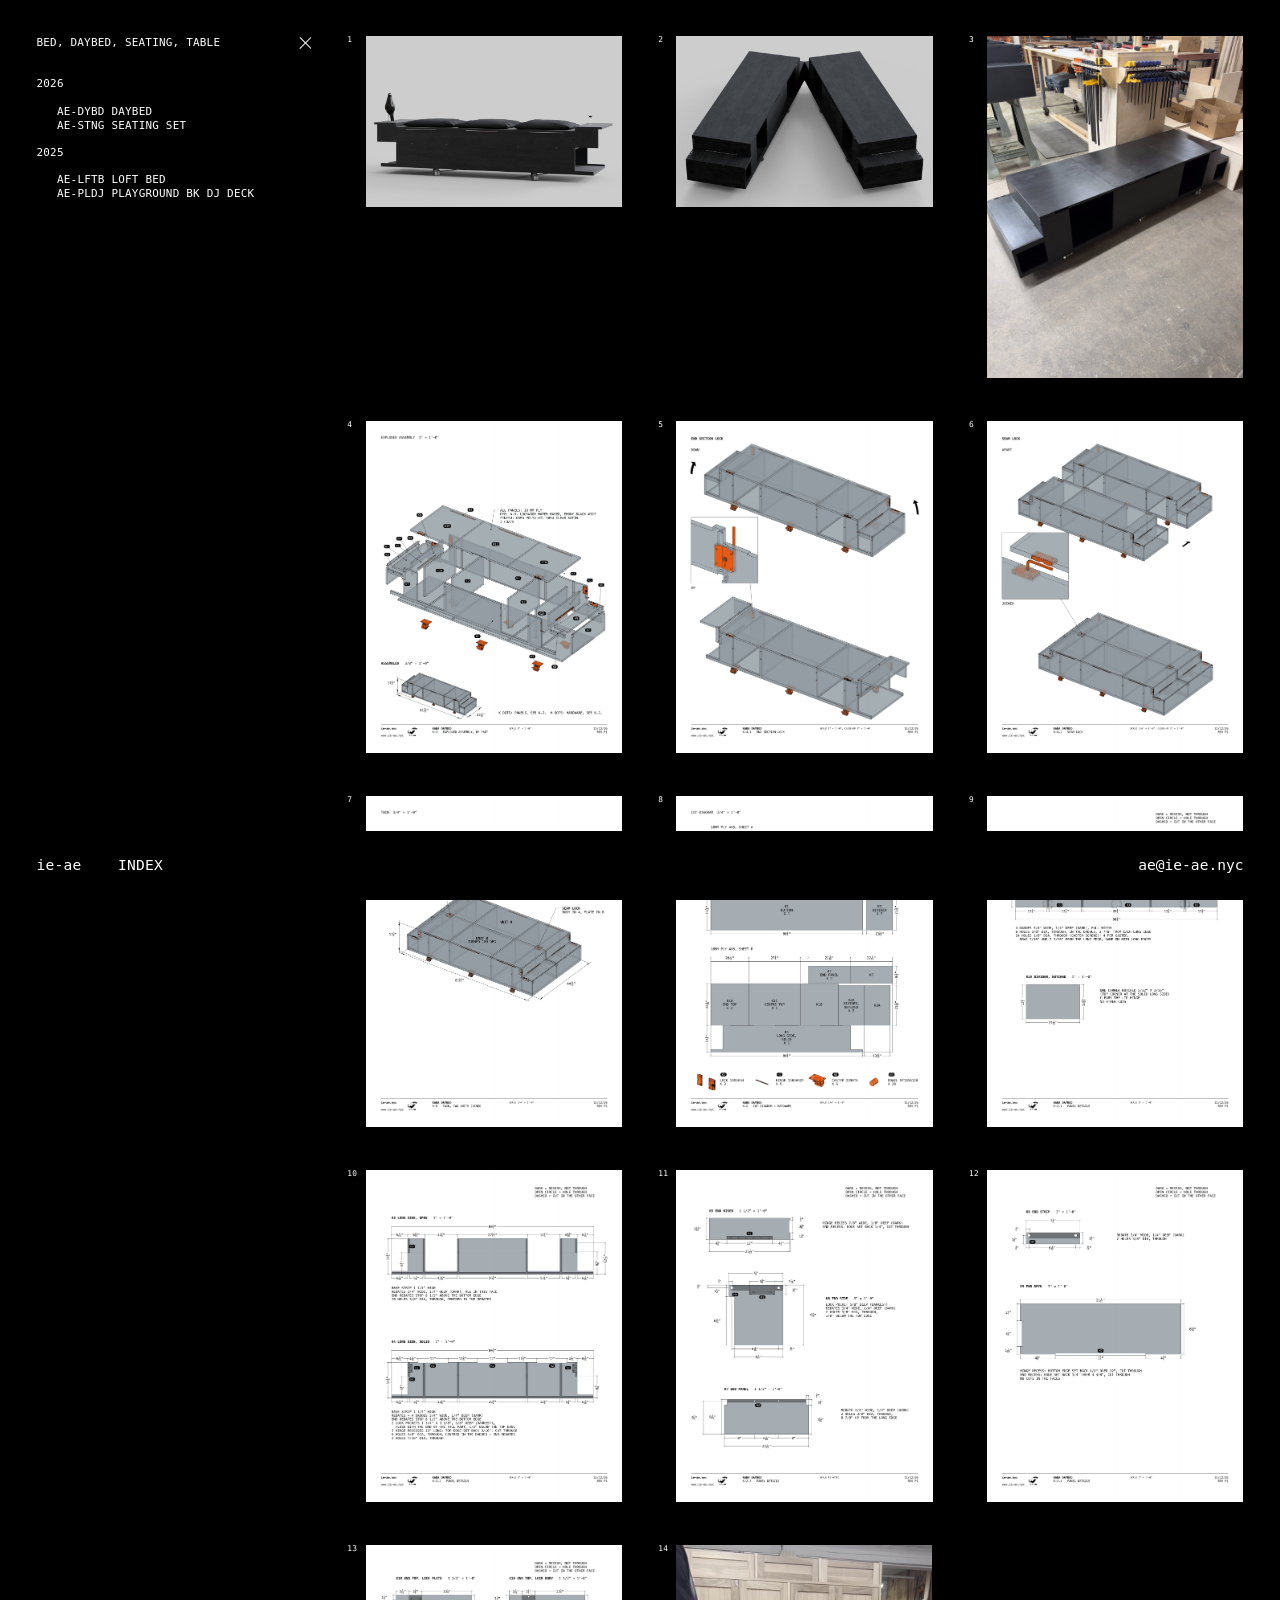
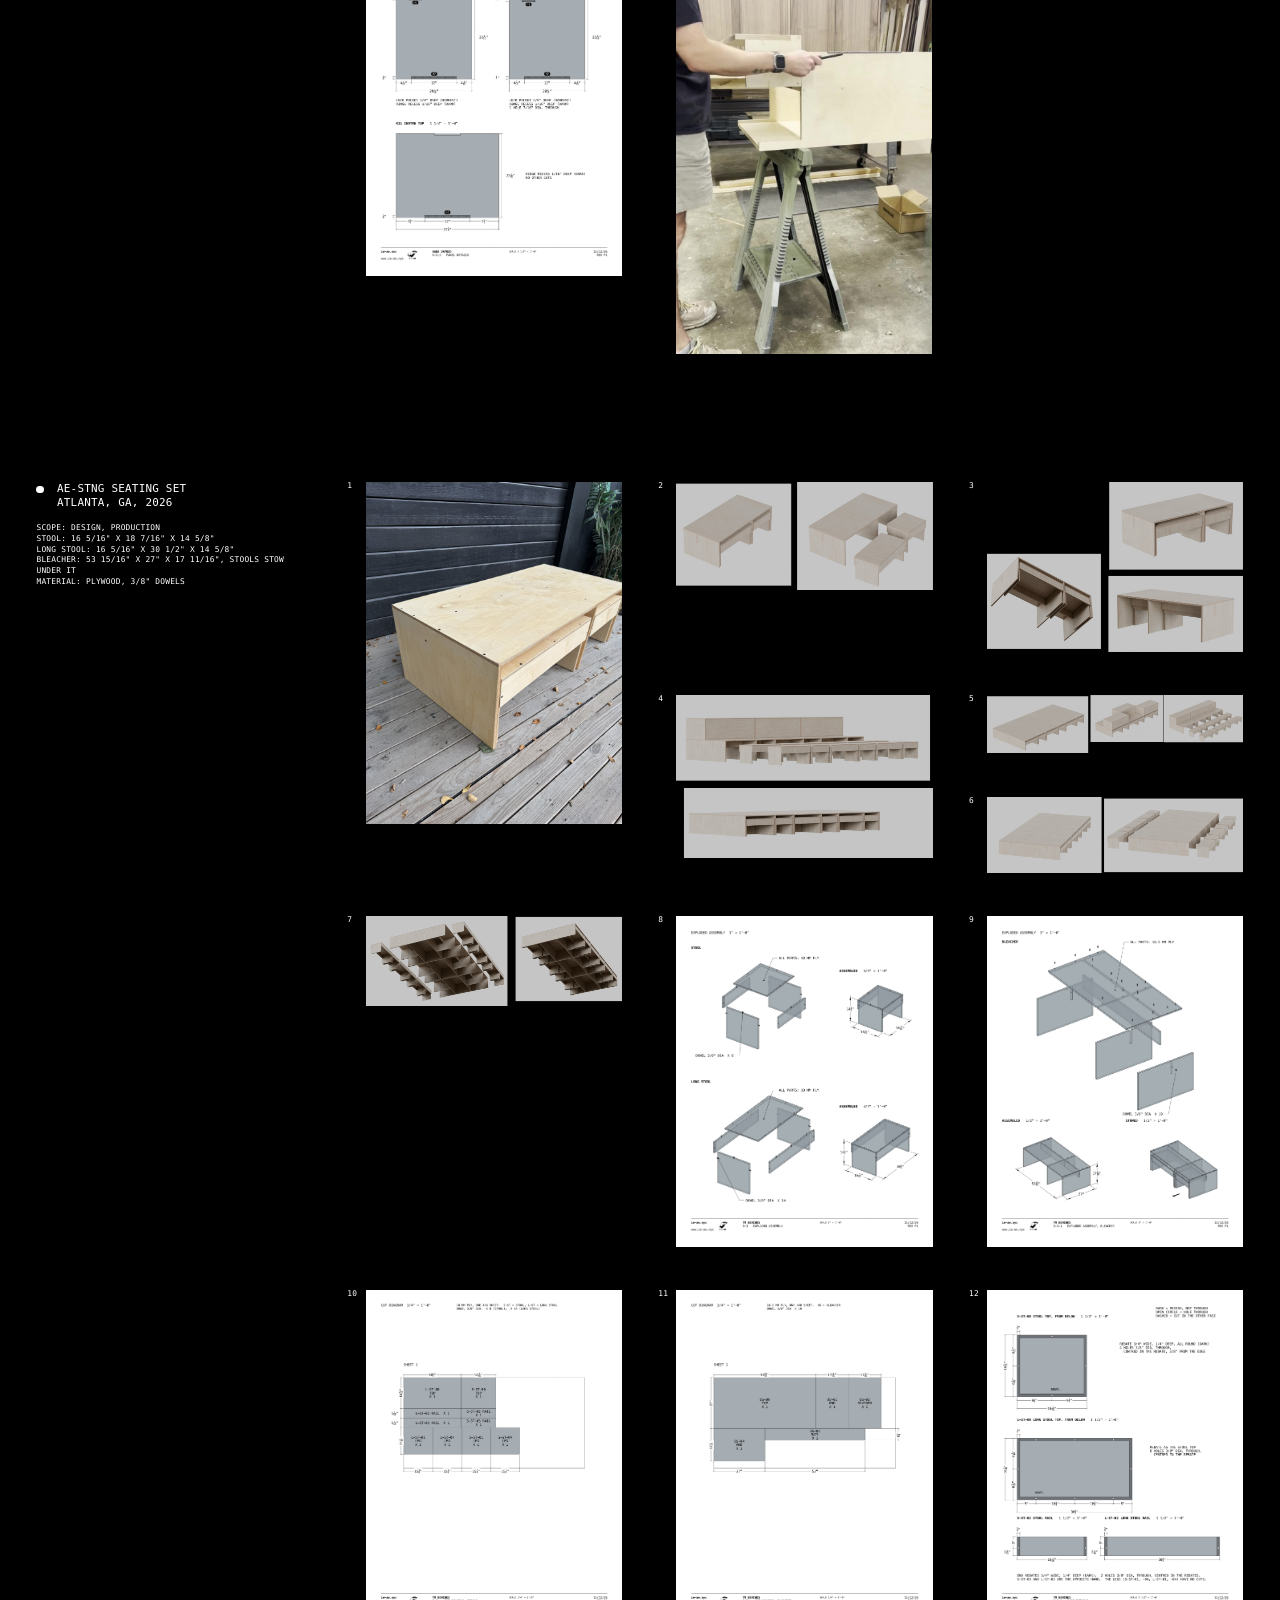
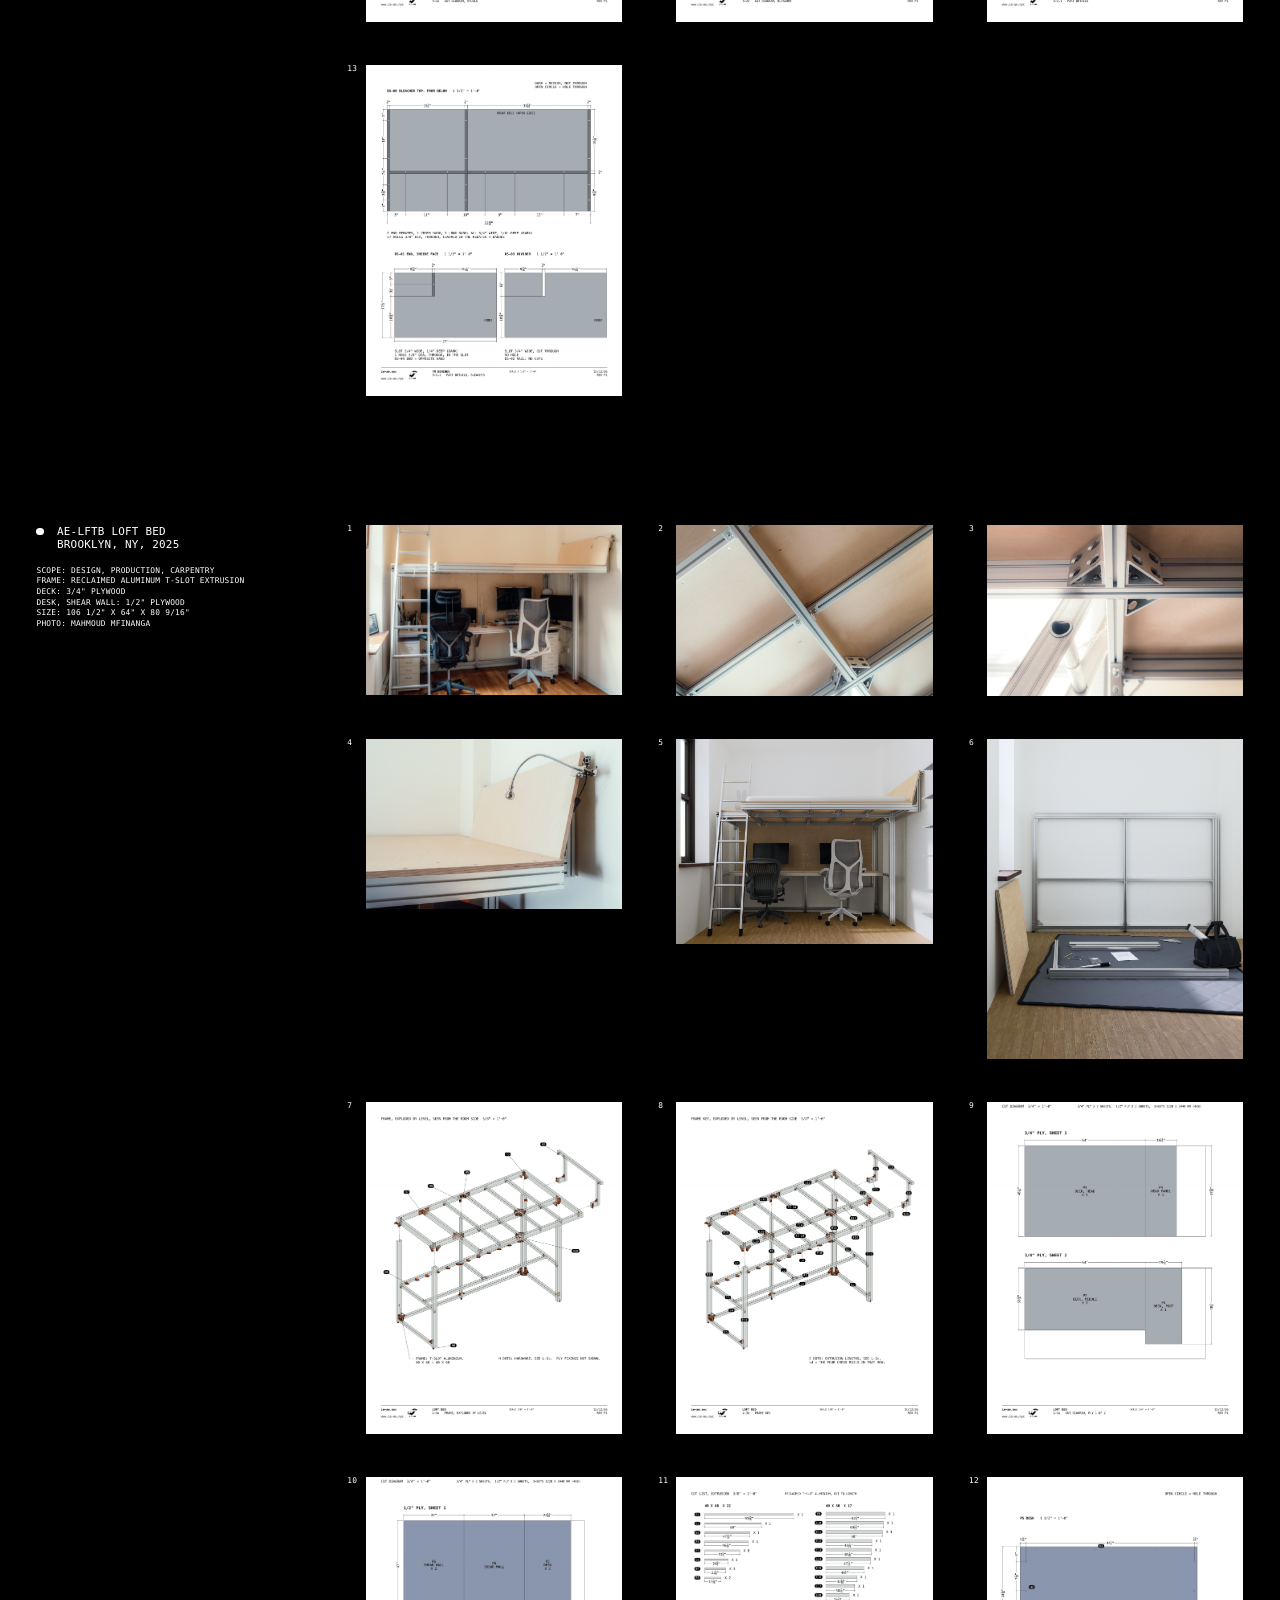
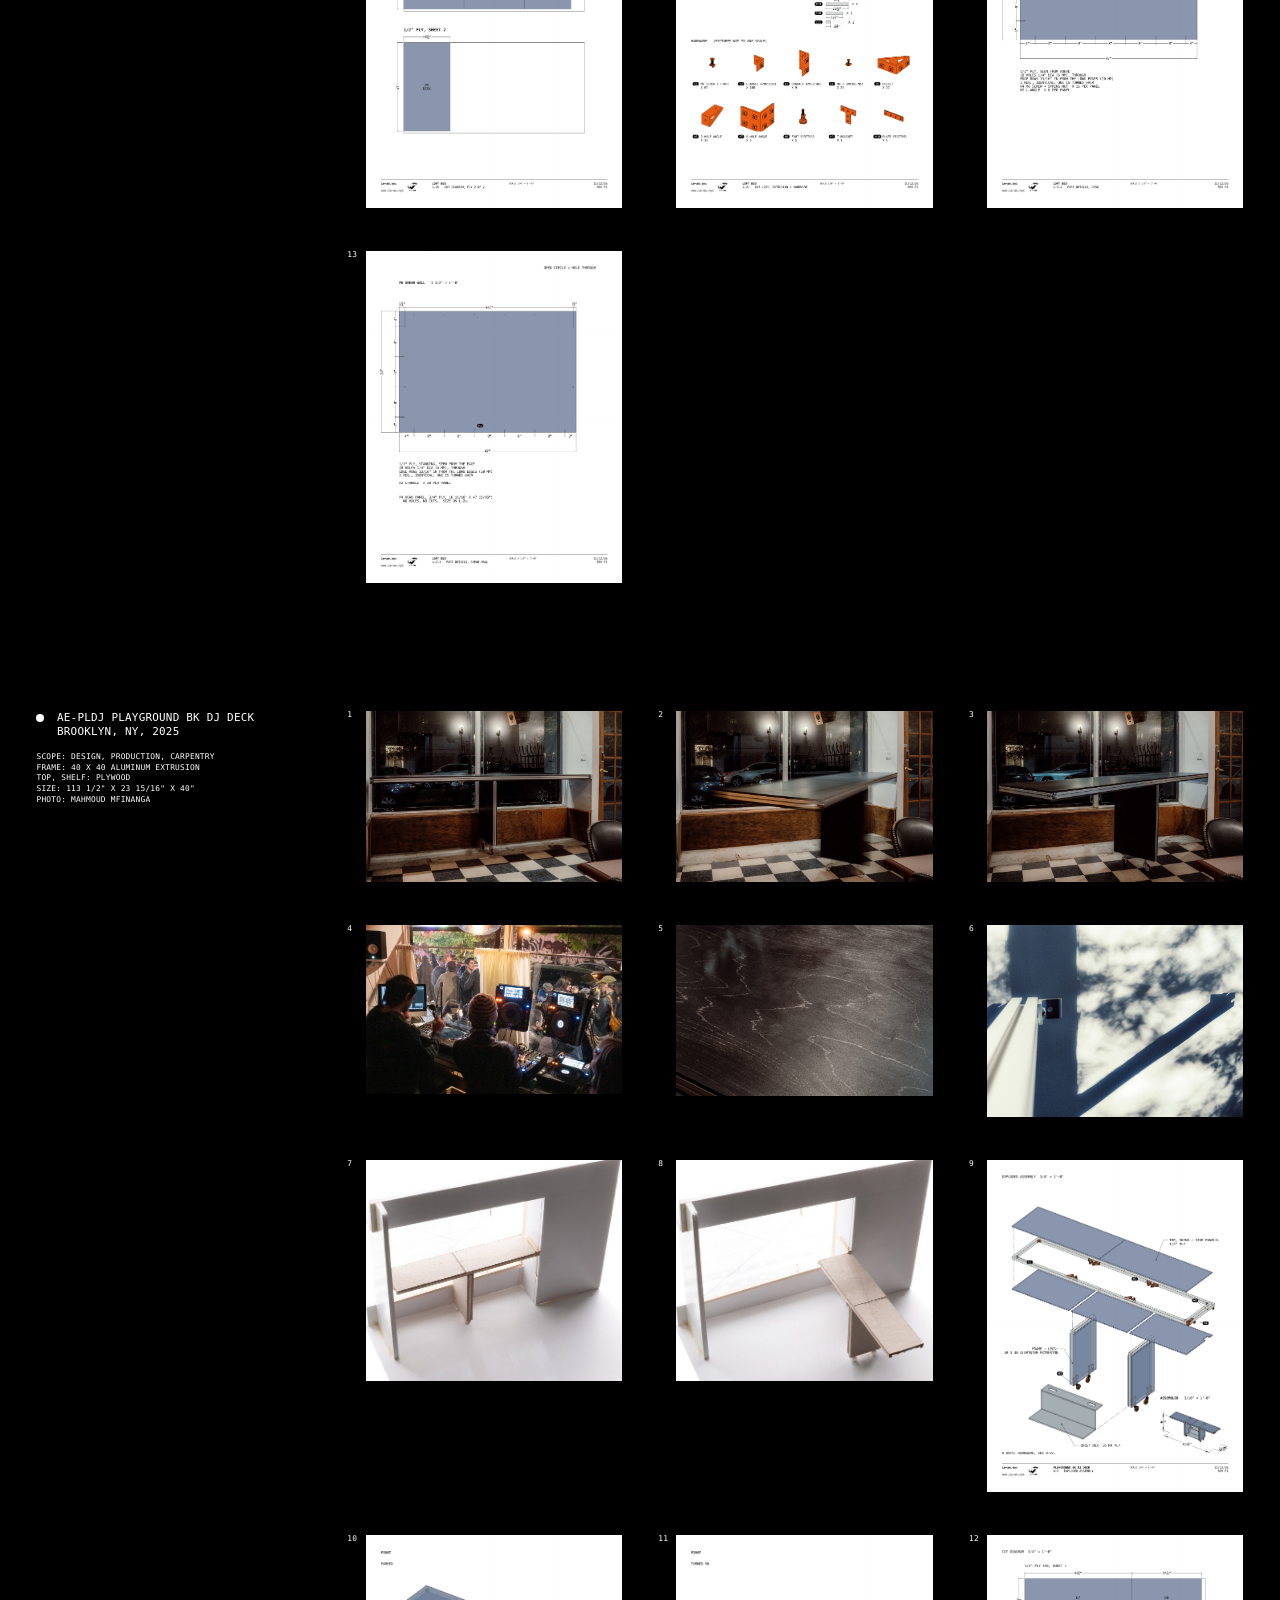
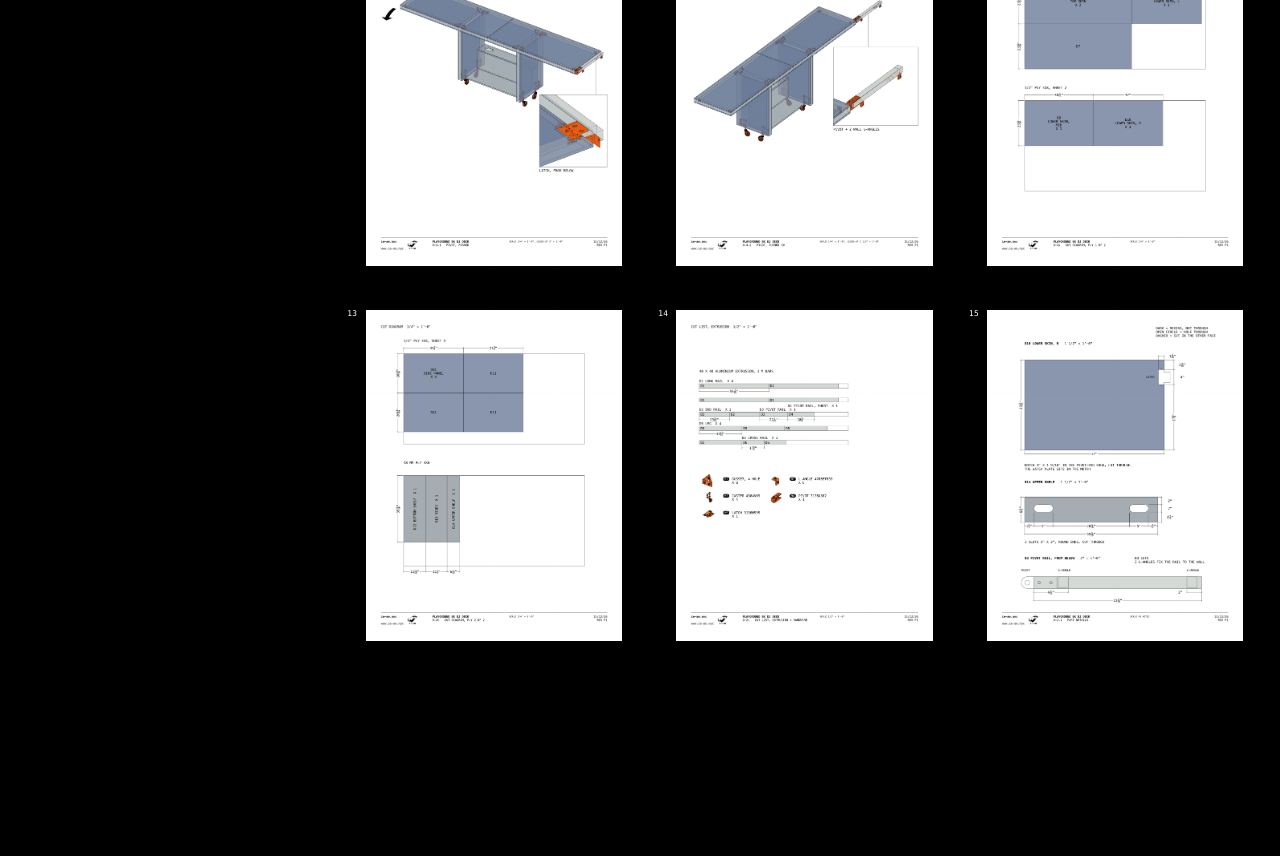
==== index.html @ 9bea6509 "site 2026-11-19 04:15 UTC" ====
<!doctype html>
<html lang="en">
<head>
<meta charset="utf-8">
<meta name="viewport" content="width=device-width, initial-scale=1">
<title>ie-ae</title>
<meta name="description" content="Utilitarian design, interiors and animation. Based in Brooklyn.">
<link rel="stylesheet" href="css/site.css?v=5961ad3d">
<link rel="stylesheet" href="css/work.css?v=3568a589">
<meta property="og:title" content="ie-ae">
<meta property="og:description" content="Utilitarian design, interiors and animation. Based in Brooklyn.">
<meta property="og:image" content="https://ie-ae.nyc/img/loft-bed/01-in-situ.jpg">
<meta property="og:url" content="https://ie-ae.nyc/">
<meta name="twitter:card" content="summary_large_image">
<script>if(location.hash.length<2)document.documentElement.className+=" na";</script>
</head>
<body class="wk">
<div class="hd"><header><h1><a href="./">ie-ae</a></h1><button class="tg" type="button">Index</button><a class="mail" href="mailto:ae@ie-ae.nyc">ae@ie-ae.nyc</a></header></div>
<nav class="ix"><ol>
<li class="ixh"><button class="ixc" type="button">Close</button><div class="cats"><button type="button" data-t="bed">Bed</button><button type="button" data-t="daybed">Daybed</button><button type="button" data-t="seating">Seating</button><button type="button" data-t="table">Table</button></div></li>
<li class="yr">2026</li>
<li class="it" data-c="daybed"><a href="#daybed">AE-DYBD Daybed</a></li>
<li class="it" data-c="seating"><a href="#seating">AE-STNG Seating set</a></li>
<li class="yr">2025</li>
<li class="it" data-c="bed"><a href="#loft-bed">AE-LFTB Loft bed</a></li>
<li class="it" data-c="table"><a href="#desk">AE-PLDJ Playground BK DJ deck</a></li>
</ol></nav>
<main>
<div class="ov" role="dialog" aria-label="Project gallery" aria-hidden="true"><button class="ovc" type="button">Close gallery</button></div>
<article class="post" id="daybed"><div class="pt"><div class="pti"><header class="ph"><h1>AE-DYBD Daybed</h1><h2>Atlanta, GA, 2026</h2></header>
<div class="small"><p>Scope: Design, production</p><p>Size: 81 11/16" x 22 5/16" x 17 3/4"</p><p>Twin: Two units lock together, 44 9/16" deep</p><p>Panels: 18 mm plywood, 20 per unit, cut from two 4x8 sheets</p><p>Dye: W.D. Lockwood water-based, Ebony Black #327</p><p>Finish: Osmo Polyx-Oil 3054 clear satin, 2 coats</p><p>Hardware: 3 locks, 5 hinges, 6 casters, 28 dowels per unit</p></div></div></div>
<div class="pm"><ol>
<li data-n="1"><a href="img/daybed/01-render.jpg"><div class="no">1</div><img src="img/daybed/01-render.jpg" width="1600" height="1067" alt="Daybed, Lids up, ends up"></a></li>
<li data-n="2"><a href="img/daybed/02-render-twin.jpg"><div class="no">2</div><img src="img/daybed/02-render-twin.jpg" width="1600" height="1067" alt="Daybed, Two units"></a></li>
<li data-n="3"><a href="img/daybed/00-built.jpg"><div class="no">3</div><img src="img/daybed/00-built.jpg" width="1200" height="1600" alt="Daybed, Built, in the shop"></a></li>
<li data-n="4"><a href="img/daybed/sheets/K-3.png"><div class="no">4</div><img src="img/daybed/sheets/K-3.png" width="1275" height="1650" alt="Daybed, K-3  Exploded assembly"></a></li>
<li data-n="5"><a href="img/daybed/sheets/K-4.1.png"><div class="no">5</div><img src="img/daybed/sheets/K-4.1.png" width="1275" height="1650" alt="Daybed, K-4.1  End section lock"></a></li>
<li data-n="6"><a href="img/daybed/sheets/K-4.2.png"><div class="no">6</div><img src="img/daybed/sheets/K-4.2.png" width="1275" height="1650" alt="Daybed, K-4.2  Seam lock"></a></li>
<li data-n="7"><a href="img/daybed/sheets/K-5.png"><div class="no">7</div><img src="img/daybed/sheets/K-5.png" width="1275" height="1650" alt="Daybed, K-5  Twin, two units joined" loading="lazy"></a></li>
<li data-n="8"><a href="img/daybed/sheets/K-2.png"><div class="no">8</div><img src="img/daybed/sheets/K-2.png" width="1275" height="1650" alt="Daybed, K-2  Cut diagram + hardware" loading="lazy"></a></li>
<li data-n="9"><a href="img/daybed/sheets/K-2.1.png"><div class="no">9</div><img src="img/daybed/sheets/K-2.1.png" width="1275" height="1650" alt="Daybed, K-2.1  Panel details: bottom, notched divider" loading="lazy"></a></li>
<li data-n="10"><a href="img/daybed/sheets/K-2.2.png"><div class="no">10</div><img src="img/daybed/sheets/K-2.2.png" width="1275" height="1650" alt="Daybed, K-2.2  Panel details: long sides" loading="lazy"></a></li>
<li data-n="11"><a href="img/daybed/sheets/K-2.3.png"><div class="no">11</div><img src="img/daybed/sheets/K-2.3.png" width="1275" height="1650" alt="Daybed, K-2.3  Panel details: end riser, end side, end panel" loading="lazy"></a></li>
<li data-n="12"><a href="img/daybed/sheets/K-2.4.png"><div class="no">12</div><img src="img/daybed/sheets/K-2.4.png" width="1275" height="1650" alt="Daybed, K-2.4  Panel details: end strip, end deck" loading="lazy"></a></li>
<li data-n="13"><a href="img/daybed/sheets/K-2.5.png"><div class="no">13</div><img src="img/daybed/sheets/K-2.5.png" width="1275" height="1650" alt="Daybed, K-2.5  Panel details: tops" loading="lazy"></a></li>
<li data-n="14"><a href="img/daybed/00-end-lock.mp4"><div class="no">14</div><video muted loop playsinline autoplay preload="metadata" poster="img/daybed/00-end-lock.jpg" width="720" height="1150" src="img/daybed/00-end-lock.mp4"></video></a></li>
</ol></div></article>
<article class="post" id="seating"><div class="pt"><div class="pti"><header class="ph"><h1>AE-STNG Seating set</h1><h2>Atlanta, GA, 2026</h2></header>
<div class="small"><p>Scope: Design, production</p><p>Stool: 16 5/16" x 18 7/16" x 14 5/8"</p><p>Long stool: 16 5/16" x 30 1/2" x 14 5/8"</p><p>Bleacher: 53 15/16" x 27" x 17 11/16", stools stow under it</p><p>Material: Plywood, 3/8" dowels</p></div></div></div>
<div class="pm"><ol>
<li data-n="1"><a href="img/seating/00-built.jpg"><div class="no">1</div><img src="img/seating/00-built.jpg" width="1500" height="2000" alt="Seating set, Built, bleacher with the long stools stowed" loading="lazy"></a></li>
<li data-n="2"><a href="img/seating/05-render.jpg"><div class="no">2</div><img src="img/seating/05-render.jpg" width="2000" height="844" alt="Seating set, Render 5" loading="lazy"></a></li>
<li data-n="3"><a href="img/seating/06-render.jpg"><div class="no">3</div><img src="img/seating/06-render.jpg" width="2000" height="1327" alt="Seating set, Render 6" loading="lazy"></a></li>
<li data-n="4"><a href="img/seating/02-render.jpg"><div class="no">4</div><img src="img/seating/02-render.jpg" width="2000" height="1270" alt="Seating set, Render 2" loading="lazy"></a></li>
<li data-n="5"><a href="img/seating/01-render.jpg"><div class="no">5</div><img src="img/seating/01-render.jpg" width="2000" height="453" alt="Seating set, Render 1" loading="lazy"></a></li>
<li data-n="6"><a href="img/seating/04-render.jpg"><div class="no">6</div><img src="img/seating/04-render.jpg" width="2000" height="593" alt="Seating set, Render 4" loading="lazy"></a></li>
<li data-n="7"><a href="img/seating/03-render.jpg"><div class="no">7</div><img src="img/seating/03-render.jpg" width="2000" height="706" alt="Seating set, Render 3" loading="lazy"></a></li>
<li data-n="8"><a href="img/seating/sheets/S-3.png"><div class="no">8</div><img src="img/seating/sheets/S-3.png" width="1275" height="1650" alt="Seating set, S-3  Exploded assembly, stools" loading="lazy"></a></li>
<li data-n="9"><a href="img/seating/sheets/S-3.1.png"><div class="no">9</div><img src="img/seating/sheets/S-3.1.png" width="1275" height="1650" alt="Seating set, S-3.1  Exploded assembly, bleacher" loading="lazy"></a></li>
<li data-n="10"><a href="img/seating/sheets/S-2a.png"><div class="no">10</div><img src="img/seating/sheets/S-2a.png" width="1275" height="1650" alt="Seating set, S-2a  Cut diagram, stools" loading="lazy"></a></li>
<li data-n="11"><a href="img/seating/sheets/S-2b.png"><div class="no">11</div><img src="img/seating/sheets/S-2b.png" width="1275" height="1650" alt="Seating set, S-2b  Cut diagram, bleacher" loading="lazy"></a></li>
<li data-n="12"><a href="img/seating/sheets/S-2.1.png"><div class="no">12</div><img src="img/seating/sheets/S-2.1.png" width="1275" height="1650" alt="Seating set, S-2.1  Part details, stools" loading="lazy"></a></li>
<li data-n="13"><a href="img/seating/sheets/S-2.2.png"><div class="no">13</div><img src="img/seating/sheets/S-2.2.png" width="1275" height="1650" alt="Seating set, S-2.2  Part details, bleacher" loading="lazy"></a></li>
</ol></div></article>
<article class="post" id="loft-bed"><div class="pt"><div class="pti"><header class="ph"><h1>AE-LFTB Loft bed</h1><h2>Brooklyn, NY, 2025</h2></header>
<div class="small"><p>Scope: Design, production, carpentry</p><p>Frame: Reclaimed aluminum T-slot extrusion</p><p>Deck: 3/4" plywood</p><p>Desk, shear wall: 1/2" plywood</p><p>Size: 106 1/2" x 64" x 80 9/16"</p><p>Photo: Mahmoud Mfinanga</p></div></div></div>
<div class="pm"><ol>
<li data-n="1"><a href="img/loft-bed/01-in-situ.jpg"><div class="no">1</div><img src="img/loft-bed/01-in-situ.jpg" width="2400" height="1600" alt="Loft bed, In situ" loading="lazy"></a></li>
<li data-n="2"><a href="img/loft-bed/02-underside.jpg"><div class="no">2</div><img src="img/loft-bed/02-underside.jpg" width="1600" height="1067" alt="Loft bed, Deck underside" loading="lazy"></a></li>
<li data-n="3"><a href="img/loft-bed/03-connection.jpg"><div class="no">3</div><img src="img/loft-bed/03-connection.jpg" width="1600" height="1067" alt="Loft bed, Connection" loading="lazy"></a></li>
<li data-n="4"><a href="img/loft-bed/04-headboard.jpg"><div class="no">4</div><img src="img/loft-bed/04-headboard.jpg" width="1600" height="1067" alt="Loft bed, Headboard, light" loading="lazy"></a></li>
<li data-n="5"><a href="img/loft-bed/08-render.jpg"><div class="no">5</div><img src="img/loft-bed/08-render.jpg" width="1798" height="1438" alt="Loft bed, Front view" loading="lazy"></a></li>
<li data-n="6"><a href="img/loft-bed/09-render-onsite.jpg"><div class="no">6</div><img src="img/loft-bed/09-render-onsite.jpg" width="1438" height="1798" alt="Loft bed, On site, back frame up" loading="lazy"></a></li>
<li data-n="7"><a href="img/loft-bed/sheets/L-3a.png"><div class="no">7</div><img src="img/loft-bed/sheets/L-3a.png" width="1275" height="1650" alt="Loft bed, L-3a  Frame by level" loading="lazy"></a></li>
<li data-n="8"><a href="img/loft-bed/sheets/L-3b.png"><div class="no">8</div><img src="img/loft-bed/sheets/L-3b.png" width="1275" height="1650" alt="Loft bed, L-3b  Frame key" loading="lazy"></a></li>
<li data-n="9"><a href="img/loft-bed/sheets/L-2a.png"><div class="no">9</div><img src="img/loft-bed/sheets/L-2a.png" width="1275" height="1650" alt="Loft bed, L-2a  Cut diagram, ply 1 of 2" loading="lazy"></a></li>
<li data-n="10"><a href="img/loft-bed/sheets/L-2b.png"><div class="no">10</div><img src="img/loft-bed/sheets/L-2b.png" width="1275" height="1650" alt="Loft bed, L-2b  Cut diagram, ply 2 of 2" loading="lazy"></a></li>
<li data-n="11"><a href="img/loft-bed/sheets/L-2c.png"><div class="no">11</div><img src="img/loft-bed/sheets/L-2c.png" width="1275" height="1650" alt="Loft bed, L-2c  Cut list, extrusion + hardware" loading="lazy"></a></li>
<li data-n="12"><a href="img/loft-bed/sheets/L-2.2.png"><div class="no">12</div><img src="img/loft-bed/sheets/L-2.2.png" width="1275" height="1650" alt="Loft bed, L-2.2  Desk details" loading="lazy"></a></li>
<li data-n="13"><a href="img/loft-bed/sheets/L-2.3.png"><div class="no">13</div><img src="img/loft-bed/sheets/L-2.3.png" width="1275" height="1650" alt="Loft bed, L-2.3  Shear wall, head panel details" loading="lazy"></a></li>
</ol></div></article>
<article class="post" id="desk"><div class="pt"><div class="pti"><header class="ph"><h1>AE-PLDJ Playground BK DJ deck</h1><h2>Brooklyn, NY, 2025</h2></header>
<div class="small"><p>Scope: Design, production, carpentry</p><p>Frame: 40 x 40 aluminum extrusion</p><p>Top, shelf: Plywood</p><p>Size: 113 1/2" x 23 15/16" x 40"</p><p>Photo: Mahmoud Mfinanga</p></div></div></div>
<div class="pm"><ol>
<li data-n="1"><a href="img/dj-deck/05-parked.jpg"><div class="no">1</div><img src="img/dj-deck/05-parked.jpg" width="1600" height="1067" alt="Playground BK DJ deck, Parked" loading="lazy"></a></li>
<li data-n="2"><a href="img/dj-deck/06-swing.jpg"><div class="no">2</div><img src="img/dj-deck/06-swing.jpg" width="1600" height="1067" alt="Playground BK DJ deck, Swinging out" loading="lazy"></a></li>
<li data-n="3"><a href="img/dj-deck/07-turned.jpg"><div class="no">3</div><img src="img/dj-deck/07-turned.jpg" width="1600" height="1067" alt="Playground BK DJ deck, Turned out" loading="lazy"></a></li>
<li data-n="4"><a href="img/dj-deck/02-in-use.jpg"><div class="no">4</div><img src="img/dj-deck/02-in-use.jpg" width="1327" height="878" alt="Playground BK DJ deck, In use" loading="lazy"></a></li>
<li data-n="5"><a href="img/dj-deck/08-top.jpg"><div class="no">5</div><img src="img/dj-deck/08-top.jpg" width="1600" height="1067" alt="Playground BK DJ deck, Top" loading="lazy"></a></li>
<li data-n="6"><a href="img/dj-deck/09-frame.jpg"><div class="no">6</div><img src="img/dj-deck/09-frame.jpg" width="1600" height="1200" alt="Playground BK DJ deck, Frame detail" loading="lazy"></a></li>
<li data-n="7"><a href="img/dj-deck/03-model-closed.jpg"><div class="no">7</div><img src="img/dj-deck/03-model-closed.jpg" width="551" height="475" alt="Playground BK DJ deck, Model, parked" loading="lazy"></a></li>
<li data-n="8"><a href="img/dj-deck/04-model-open.jpg"><div class="no">8</div><img src="img/dj-deck/04-model-open.jpg" width="550" height="475" alt="Playground BK DJ deck, Model, turned 90" loading="lazy"></a></li>
<li data-n="9"><a href="img/desk/sheets/D-3.png"><div class="no">9</div><img src="img/desk/sheets/D-3.png" width="1275" height="1650" alt="Playground BK DJ deck, D-3  Exploded assembly" loading="lazy"></a></li>
<li data-n="10"><a href="img/desk/sheets/D-4.1.png"><div class="no">10</div><img src="img/desk/sheets/D-4.1.png" width="1275" height="1650" alt="Playground BK DJ deck, D-4.1  Pivot, parked" loading="lazy"></a></li>
<li data-n="11"><a href="img/desk/sheets/D-4.2.png"><div class="no">11</div><img src="img/desk/sheets/D-4.2.png" width="1275" height="1650" alt="Playground BK DJ deck, D-4.2  Pivot, turned 90" loading="lazy"></a></li>
<li data-n="12"><a href="img/desk/sheets/D-2a.png"><div class="no">12</div><img src="img/desk/sheets/D-2a.png" width="1275" height="1650" alt="Playground BK DJ deck, D-2a  Cut diagram, ply 1 of 2" loading="lazy"></a></li>
<li data-n="13"><a href="img/desk/sheets/D-2b.png"><div class="no">13</div><img src="img/desk/sheets/D-2b.png" width="1275" height="1650" alt="Playground BK DJ deck, D-2b  Cut diagram, ply 2 of 2" loading="lazy"></a></li>
<li data-n="14"><a href="img/desk/sheets/D-2c.png"><div class="no">14</div><img src="img/desk/sheets/D-2c.png" width="1275" height="1650" alt="Playground BK DJ deck, D-2c  Cut list, extrusion + hardware" loading="lazy"></a></li>
<li data-n="15"><a href="img/desk/sheets/D-2.1.png"><div class="no">15</div><img src="img/desk/sheets/D-2.1.png" width="1275" height="1650" alt="Playground BK DJ deck, D-2.1  Part details" loading="lazy"></a></li>
</ol></div></article>
</main>
<script src="js/work.js?v=bbd3f85f"></script>
</body>
</html>
---- css/site.css ----
/* ie-ae.nyc. set like the drawing sheets: white page, Menlo, hairlines, title strip. */
html { -webkit-text-size-adjust: 100%; text-size-adjust: 100%; overscroll-behavior: none; }
body { margin: 0; overscroll-behavior: none; background: #fff; color: #000;
  font: 11px/1.45 Menlo, "SF Mono", ui-monospace, "DejaVu Sans Mono", Consolas, monospace;
  text-transform: uppercase; letter-spacing: 0.02em; }
a { color: inherit; text-decoration: none; }
a:hover, a:focus { text-decoration: underline; }
b, h1, h2 { font-weight: 700; }
h1, h2 { font-size: inherit; margin: 0; }
h1, .foot b { text-transform: none; }
.wrap { max-width: 900px; margin: 0 auto; padding: 0 16px; }
img { display: block; width: 100%; height: auto; }

/* top: the mark only, no rule */
.top { padding: 14px 0 18px; }
.top .mark { width: 44px; }

/* index. one band per project: the image inside a thin white frame. Every image is fitted to the same
   width; a band takes the height of its first image. Going down, a band holds at the top until the next
   slides over it, so the images overlap as they pass (as on mos.nyc). Going sideways, a band shows one
   of that project's images at a time: the left half of the band goes back one, the right half goes on one, a
   swipe does the same. Nothing on the index opens a project page. */
.stack { margin: 0; padding-bottom: 3vw; }
.leaf { display: block; position: -webkit-sticky; position: sticky; top: 0; background: #fff; line-height: 0; }
.leaf .slides { gap: 0; align-items: flex-start; }
.leaf figure { flex: 0 0 auto; margin: 0; padding: 3vw 0 0 3vw; scroll-snap-align: start; scroll-snap-stop: always; }
.leaf figure:last-child { padding-right: 3vw; }
.leaf .slides img { display: block; width: auto; height: auto; max-width: 90vw; max-height: 90vh; max-height: min(90svh, calc(90vw / var(--ar, 1.5))); }
/* slides.js adds .deck: one image shows at a time, centred in the band; nothing shows behind it. */
.leaf .slides.deck { position: relative; z-index: 2; }
.leaf .slides.deck figure { flex: 0 0 100%; padding: 0; }
.leaf .slides.deck figure:last-child { padding-right: 0; }
/* the images do not ride inside the sideways scroller (that made them shake under a finger). They sit in
   a layer under it that stays still; the scroller on top is empty and only takes the swipe. */
.leaf .cards { position: absolute; left: 0; top: 0; right: 0; bottom: 0; overflow: hidden; z-index: 1; pointer-events: none; }
.leaf .cards .card { position: absolute; left: 0; top: 0; transform-origin: 0 0; will-change: transform; -webkit-backface-visibility: hidden; backface-visibility: hidden; }
.leaf .cards .card img { display: block; width: 100%; height: auto; max-width: none; max-height: none; }
.leaf.intro, .leaf.end { height: 100vh; height: 100svh; }
.leaf.intro { display: flex; flex-direction: column; align-items: center; justify-content: center; text-align: center; line-height: 1.5; text-transform: none; letter-spacing: 0; padding: 0 12vw; box-sizing: border-box; }
.leaf.intro p { margin: 0 0 1.5em; max-width: 34ch; }
.leaf.intro p:last-child { margin-bottom: 0; }
.leaf.end { text-align: center; padding: 0; display: flex; align-items: center; justify-content: center; }
.leaf.end img { width: 72px; max-width: none; }

/* project block */
.proj { margin: 0 0 64px; }
.shot { margin: 0 0 16px; }
.pair { display: grid; grid-template-columns: 1fr 1fr; gap: 12px; margin: 0 0 16px; }
.pair .shot { margin: 0; }

/* info block = title strip */
.strip { border-top: 1px solid #000; padding-top: 8px; display: grid; grid-template-columns: minmax(120px, 1fr) 2fr auto; gap: 6px 20px; }
.strip .go { text-align: right; white-space: nowrap; }
.strip .go a { border-bottom: 1px solid #000; }
.strip .go a:hover { text-decoration: none; }
.note { text-transform: none; letter-spacing: 0; max-width: 68ch; margin: 14px 0 0; }

/* specs: label column + readable values */
.spec { margin: 0; display: grid; grid-template-columns: 76px 1fr; gap: 5px 12px; }
.spec dt { font-weight: 700; }
.spec dd { margin: 0; text-transform: none; letter-spacing: 0; }

/* slide shows, one per group */
.show { margin: 0 0 8px; }
.view { margin: 34px 0 10px; display: flex; align-items: baseline; gap: 1.5em; }
.show:first-child .view { margin-top: 0; }
.view .ctl { margin-left: auto; display: none; }
.show.js .ctl { display: block; }
.view button, .zoom button { font: inherit; color: inherit; background: none; border: 0; padding: 0 0 0 14px; cursor: pointer; text-transform: uppercase; letter-spacing: inherit; }
.view button:hover, .zoom button:hover { text-decoration: underline; }
.slides { display: flex; gap: 16px; overflow-x: auto; scroll-snap-type: x mandatory; overscroll-behavior-x: none; scrollbar-width: none; align-items: flex-start; }
.slides::-webkit-scrollbar { display: none; }
.slides figure { flex: 0 0 100%; margin: 0; scroll-snap-align: start; scroll-snap-stop: always; }
.slides img, .slides video { width: auto; max-width: 100%; max-height: 84vh; }
.slides video { display: block; height: auto; background: #fff; }
figcaption { margin-top: 6px; }

/* enlarged view: Escape or Close leaves it */
.zoom { position: fixed; top: 0; right: 0; bottom: 0; left: 0; z-index: 10; background: #fff; overflow: auto; padding: 0 16px 24px; }
.zoom[hidden] { display: none; }
.zoom .bar { position: sticky; top: 0; background: #fff; display: flex; gap: 20px; padding: 12px 0 8px; border-bottom: 1px solid #000; margin-bottom: 12px; }
.zoom .bar .x { margin-left: auto; }
.zoom img { margin: 0 auto; width: auto; max-width: 100%; height: auto; }

/* bottom strip */
.foot { border-top: 1px solid #000; margin-top: 64px; padding: 8px 0 28px; display: flex; gap: 24px; }
.foot .r { margin-left: auto; text-align: right; }
.mail { text-transform: none; letter-spacing: 0; border-bottom: 1px solid #000; }
.mail:hover { text-decoration: none; }

@media (max-width: 600px) {
  .wrap { padding: 0 12px; }
  .foot { flex-wrap: wrap; gap: 6px 20px; }
  .proj { margin-bottom: 48px; }
  .shot, .pair { margin-bottom: 10px; }
  .pair { gap: 8px; }
  .strip { grid-template-columns: 1fr 1.5fr; }
  .strip .go { grid-column: 1 / -1; text-align: left; padding-top: 4px; }
  .strip .spec { grid-column: 1 / -1; margin-top: 8px; }
  .view { margin-top: 28px; }
  .slides img, .slides video { width: 100%; max-height: none; }
}
---- css/work.css ----
/* index.html, the main page since 11/18 (was work.html: the page to send when asking for a job). Works like mos.nyc/index, written from scratch in
   our own type (Menlo caps), on black.
   Sizes hang off the window: 1rem = 0.95% of the window width (16px on a phone). Margin and gutter 3rem,
   12 columns. Wide window (over 1024): text = columns 1-3, images = columns 4-12, three across.
   Middle (700-1024): text left half, images right half, one across. Phone: text, then the images at full
   width, each one holding at the top while the next slides over it.
   Bar: ie-ae, Index, the address (no About page any more).
   Layers: bar along the bottom (top on a phone) > list > the black strip that hides what scrolls off the
   top > page. The gallery sits over everything.
   One departure from MOS: with the list open on a wide window the page still scrolls (MOS locks it; with
   three lines in the list that would feel stuck). */
html { font-size: 16px; }
body.wk { --m: 1.5rem; --gap: 3rem; --lead: 1.25em; margin: 0; padding: 0 var(--m) var(--m); background: #000; color: #fff;
  font-size: 0.9rem; line-height: var(--lead); letter-spacing: 0.02em; overflow-x: hidden; -webkit-font-smoothing: antialiased; }
.wk h1, .wk h2, .wk p, .wk ol, .wk li { margin: 0; padding: 0; font: inherit; list-style: none; }
.wk button { appearance: none; -webkit-appearance: none; background: none; border: 0; border-radius: 0; margin: 0; padding: 0; color: inherit; font: inherit; letter-spacing: inherit; text-transform: inherit; cursor: pointer; }
.wk a { color: inherit; text-decoration: none; }
.wk .mail { text-transform: none; }
html.na body.wk, html.ova body.wk { overflow: hidden; }
/* bar */
.wk .hd { position: fixed; left: 0; right: 0; top: 0; z-index: 1002; background: #000; padding: 0.75rem; }
.wk .hd header { position: relative; text-align: right; }
.wk .hd header > * { display: inline-block; }
.wk .hd h1 { position: absolute; left: 0; top: 0; text-transform: none; }
.wk .ph h1 { text-transform: uppercase; }
.wk .hd .tg { margin-right: 0.6rem; }
/* list */
.wk .ix { display: none; position: fixed; left: 0; right: 0; bottom: 0; top: 4rem; z-index: 1001; overflow-y: auto; padding: 0.75rem; }
html.na .wk .ix { display: block; background: #000; }
.wk .ix ol { position: relative; }
.wk .ixh { position: sticky; top: 0; z-index: 2; background: #000; overflow: hidden; }
.wk .ixc { float: right; width: 1rem; height: 1rem; position: relative; overflow: hidden; text-indent: -999em; }
.wk .ixc::before, .wk .ixc::after { content: ""; position: absolute; left: 50%; top: -15%; height: 130%; border-left: 1px solid #fff; }
.wk .ixc::before { transform: rotate(45deg); }
.wk .ixc::after { transform: rotate(-45deg); }
.wk .cats { float: left; width: calc(100% - 2rem); padding-bottom: var(--lead); margin-bottom: var(--lead); text-align: left; }
.wk .cats button::after { content: ",\00a0"; }
.wk .cats button:last-child::after { content: ""; }
.wk .cats button.on { text-decoration: underline; text-underline-offset: 0.15em; }
.wk .yr { margin: var(--lead) 0; }
.wk .ixh + .yr { margin-top: 0; }
.wk .ix.f .yr, .wk .ix.f .it { display: none; }
.wk .ix.f .it.show { display: block; }
.wk .it a { display: block; position: relative; padding-left: calc(var(--lead) * 1.5); padding-right: 2em; }
.wk .it a::before { content: ""; display: none; position: absolute; left: 0; top: 0.3em; width: 0.6rem; height: 0.6rem; border-radius: 100%; background: #fff; }
/* project */
.wk main { padding-bottom: calc(var(--lead) + var(--m) * 2); }
.wk .post { padding-top: 4.5rem; }
.wk .ph { position: relative; padding-left: calc(var(--lead) * 1.5); margin-bottom: var(--lead); }
.wk .ph::before { content: ""; position: absolute; left: 0; top: 0.3em; width: 0.6rem; height: 0.6rem; border-radius: 100%; background: #fff; }
.wk .small { font-size: 72%; line-height: 1.35; margin-bottom: 1.6em; }
.wk .pm ol { line-height: 0; -webkit-user-select: none; user-select: none; }
.wk .pm ol::after { content: ""; display: block; clear: both; }
.wk .pm li { position: sticky; top: calc(5.5rem - 1.1rem); margin-bottom: 1.667rem; }
.wk .pm a { display: block; position: relative; background: #000; }
.wk .pm img, .wk .pm video { display: block; width: 100%; height: auto; }
.wk .no { display: none; position: absolute; left: 0; top: 0; font-size: 72%; line-height: 1; pointer-events: none; }
/* gallery */
.wk .ov { position: fixed; left: 0; right: 0; top: 0; height: 100vh; height: 100dvh; z-index: 9999; overflow-y: auto; overscroll-behavior: contain; text-align: center; cursor: pointer;
  pointer-events: none; transform: translateY(100%); scrollbar-width: none; }
.wk .ov::-webkit-scrollbar { display: none; }
.wk .ovc { position: fixed; right: 1rem; top: 1rem; opacity: 0; pointer-events: none; }
html.ova .wk .ov, html.ovo .wk .ov { transition: transform 1s ease-in-out; }
html.ova .wk .ov { pointer-events: auto; transform: translateY(0); }
html.ovo .wk .ov { transform: translateY(-100%); }
.wk .ov .big { position: sticky; top: 0; margin-bottom: 3rem; line-height: 0; }
.wk .ov .big:last-child { min-height: 100%; margin-bottom: 0; }
.wk .ov .big img, .wk .ov .big video { display: inline-block; width: auto; height: auto; max-width: 100%; max-height: 100vh; max-height: 100dvh; background: #000; }
@media (min-width: 700px) {
  html { font-size: max(0.95vw, 12px); }   /* MOS lets this shrink with the window; a floor keeps a narrow window readable */
  body.wk { --m: 3rem; }
  body.wk::after { content: ""; position: fixed; left: 0; right: 0; top: 0; height: var(--m); background: #000; z-index: 900; }
  .wk .hd { top: auto; bottom: 0; padding: calc(var(--m) * 0.75) var(--m); font-size: 1.2rem; }
  .wk .hd header { text-align: left; overflow: hidden; }
  .wk .hd header > * { display: block; float: left; }
  .wk .hd h1 { position: static; margin-right: var(--m); }
  .wk .hd .tg { margin-right: 1.5rem; }
  .wk .hd .mail { display: block; float: right; }
  .wk .ix { top: 0; padding: var(--m) var(--m) 6rem; }
  .wk .ixh::before { content: ""; position: absolute; left: 0; right: 0; bottom: 100%; height: var(--m); background: #000; }
  .wk .it a { padding-left: calc(var(--lead) * 3); text-indent: calc(var(--lead) * -1.5); }
  .wk .it a:hover::before { display: block; }
  .wk .post { display: grid; grid-template-columns: repeat(12, 1fr); gap: 0 var(--gap); padding-top: var(--m); margin-bottom: 4rem; }
  .wk .pt { grid-column: span 6; margin-bottom: var(--lead); }
  .wk .pm { grid-column: span 6; }
  .wk .pm li { position: relative; top: auto; }
  .wk .pm a { padding-left: 1.5rem; }
  .wk .no { display: block; }
}
@media (min-width: 1025px) {
  html.na body.wk { overflow-x: hidden; overflow-y: visible; }
  html.ova body.wk { overflow: hidden; }
  html.na .wk .ix { display: grid; grid-template-columns: repeat(12, 1fr); gap: 0 var(--gap); background: none; pointer-events: none; }
  html.na .wk .ix ol { grid-column: span 3; background: #000; pointer-events: auto; }
  html.na .wk .ix ol::after { content: ""; position: absolute; left: 100%; top: 0; bottom: 0; width: var(--gap); background: #000; }
  .wk .pt { grid-column: span 3; margin-bottom: 0; }
  .wk .pti { position: sticky; top: 0; margin-top: calc(var(--m) * -1); padding-top: var(--m); padding-bottom: var(--lead); background: #000; }
  .wk .ph { margin-bottom: var(--lead); }
  .wk .pm { grid-column: span 9; }
  .wk .pm ol { margin-right: calc(var(--gap) * -1); }
  .wk .pm li { float: left; width: 33.33%; box-sizing: border-box; padding-right: var(--gap); margin-bottom: 3.55rem; }
}
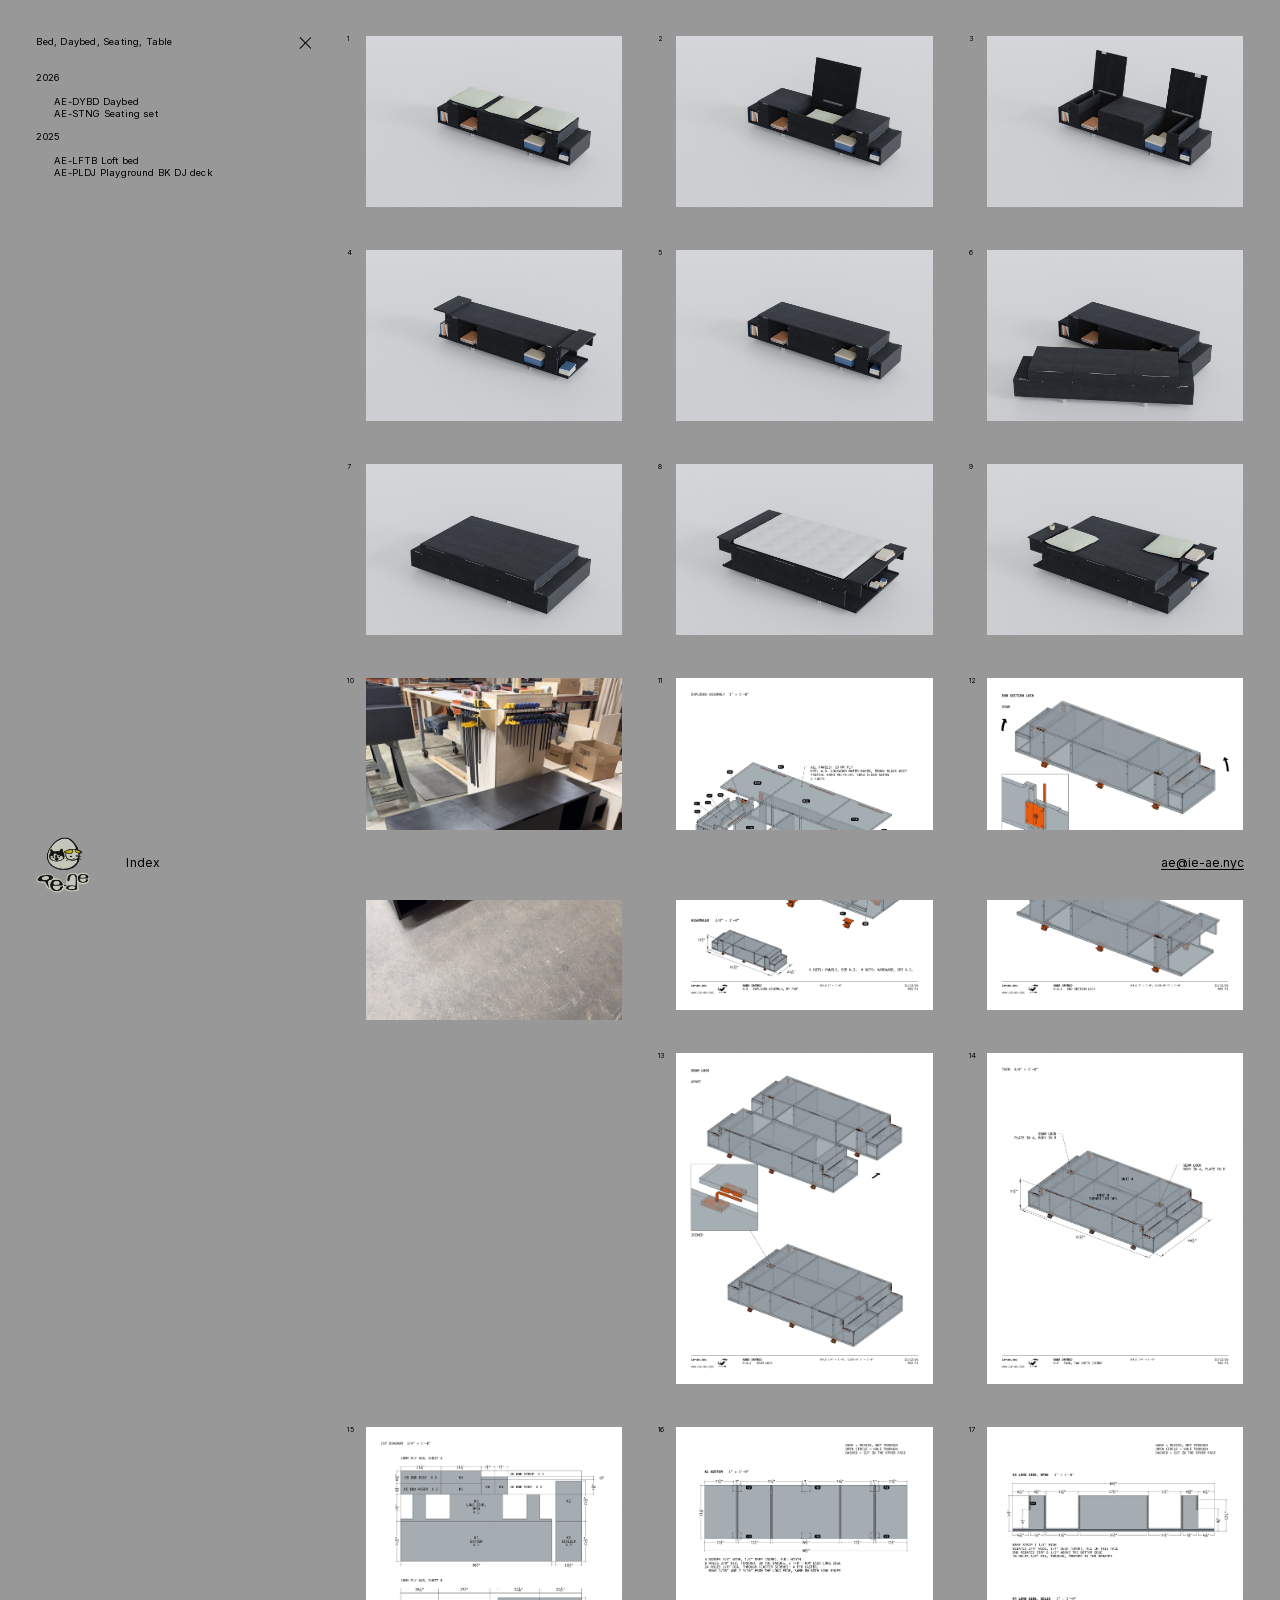
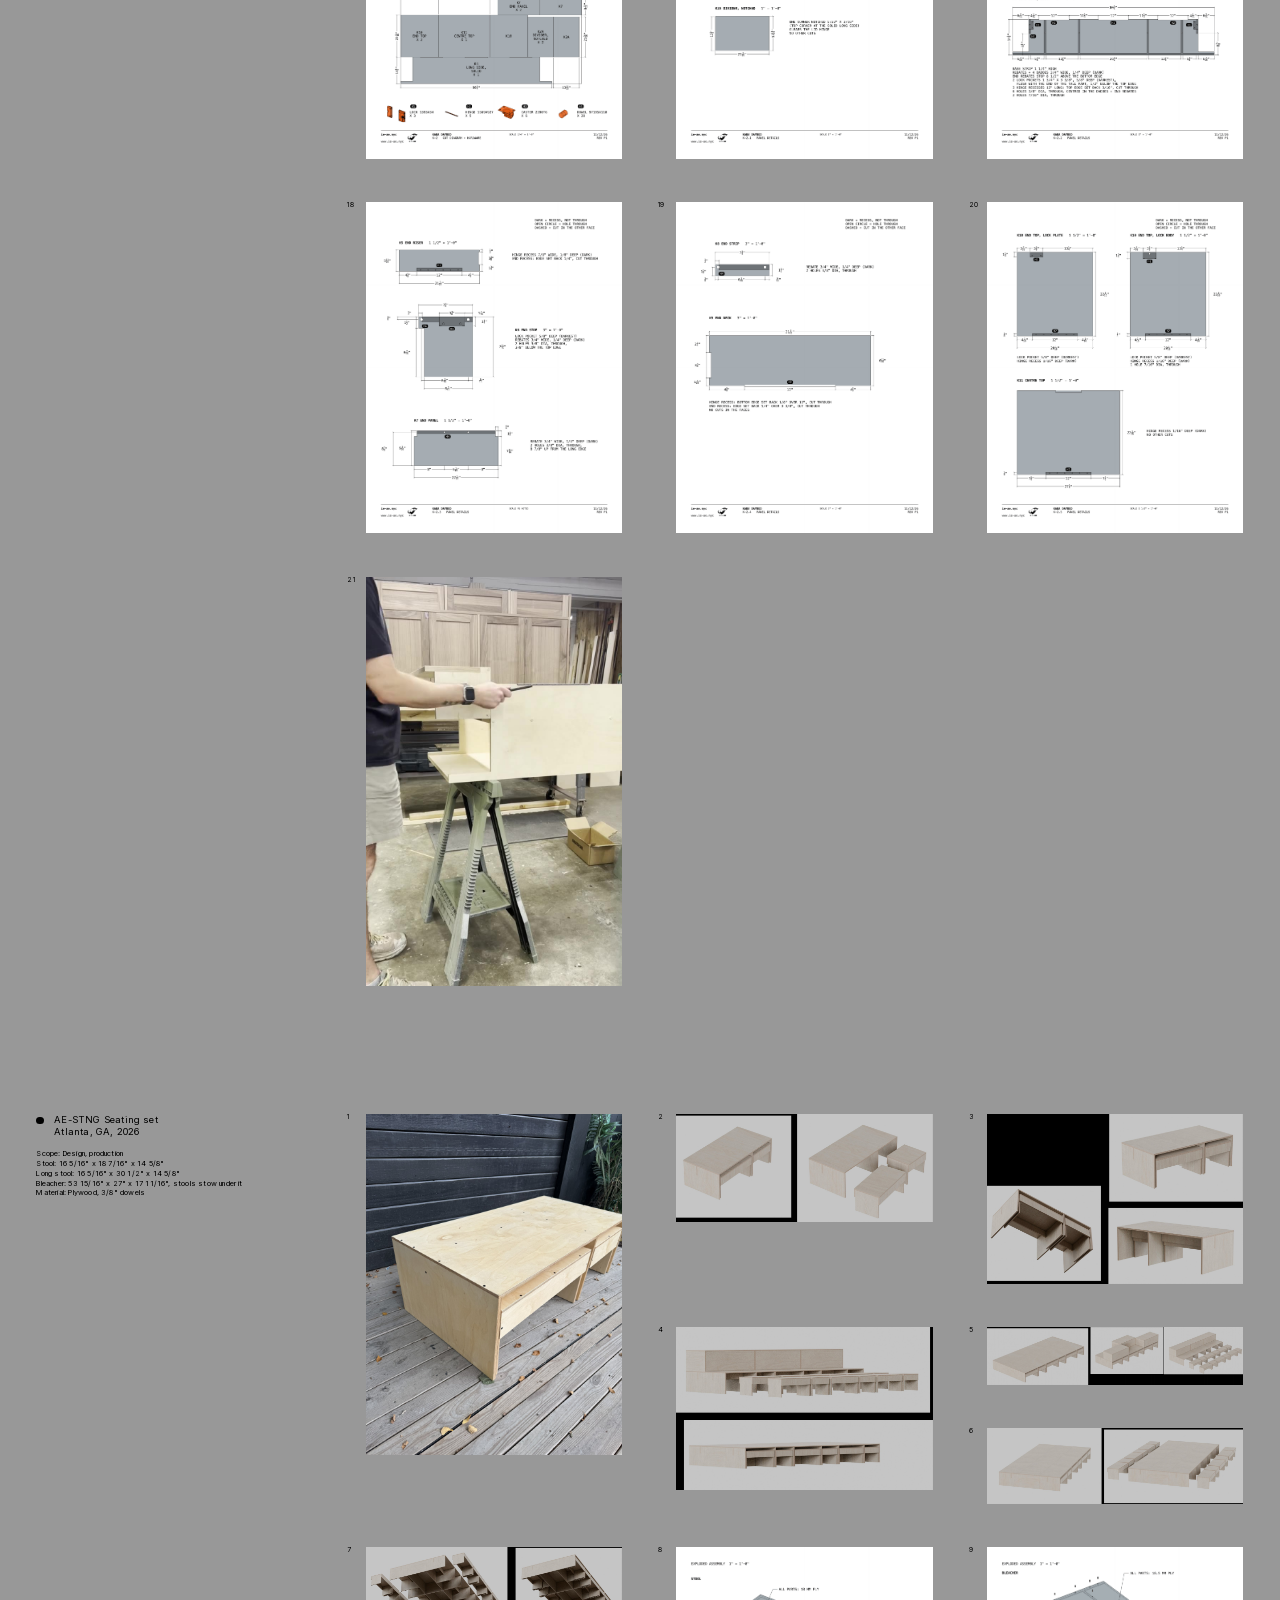
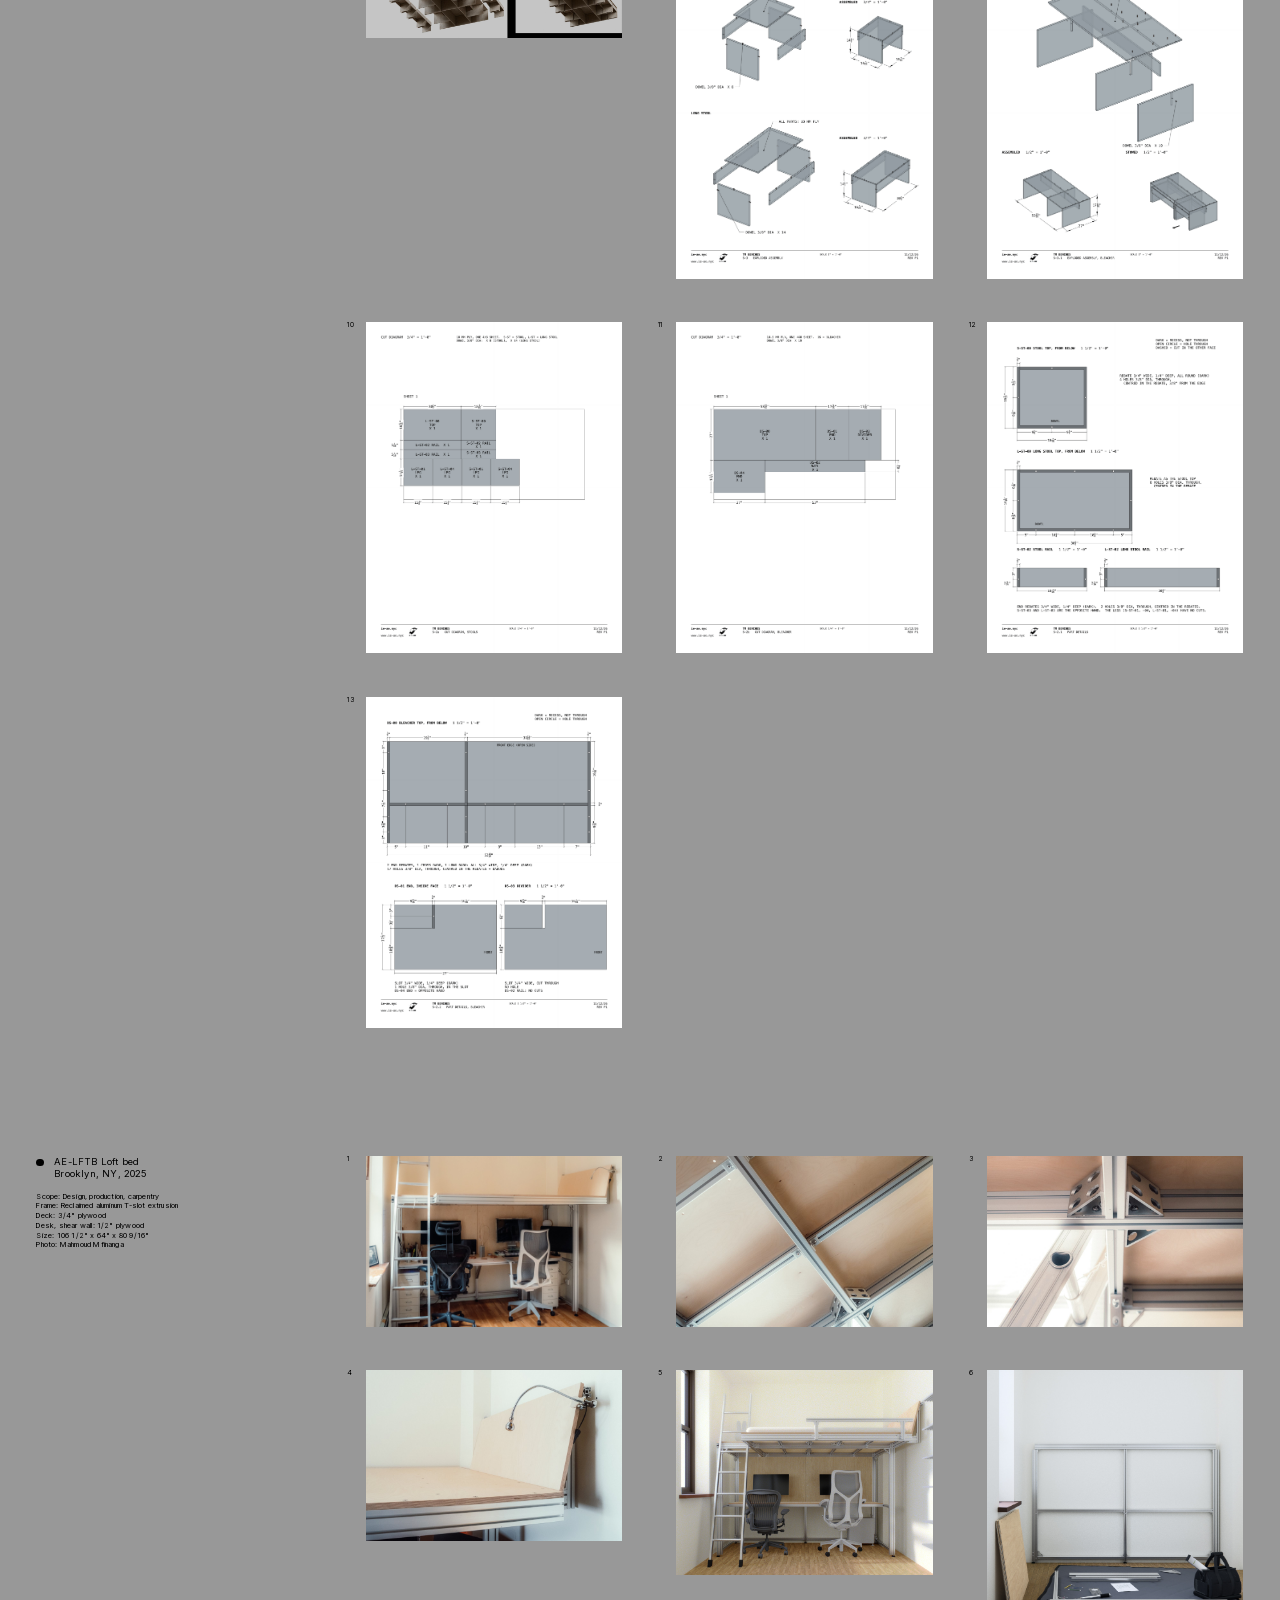
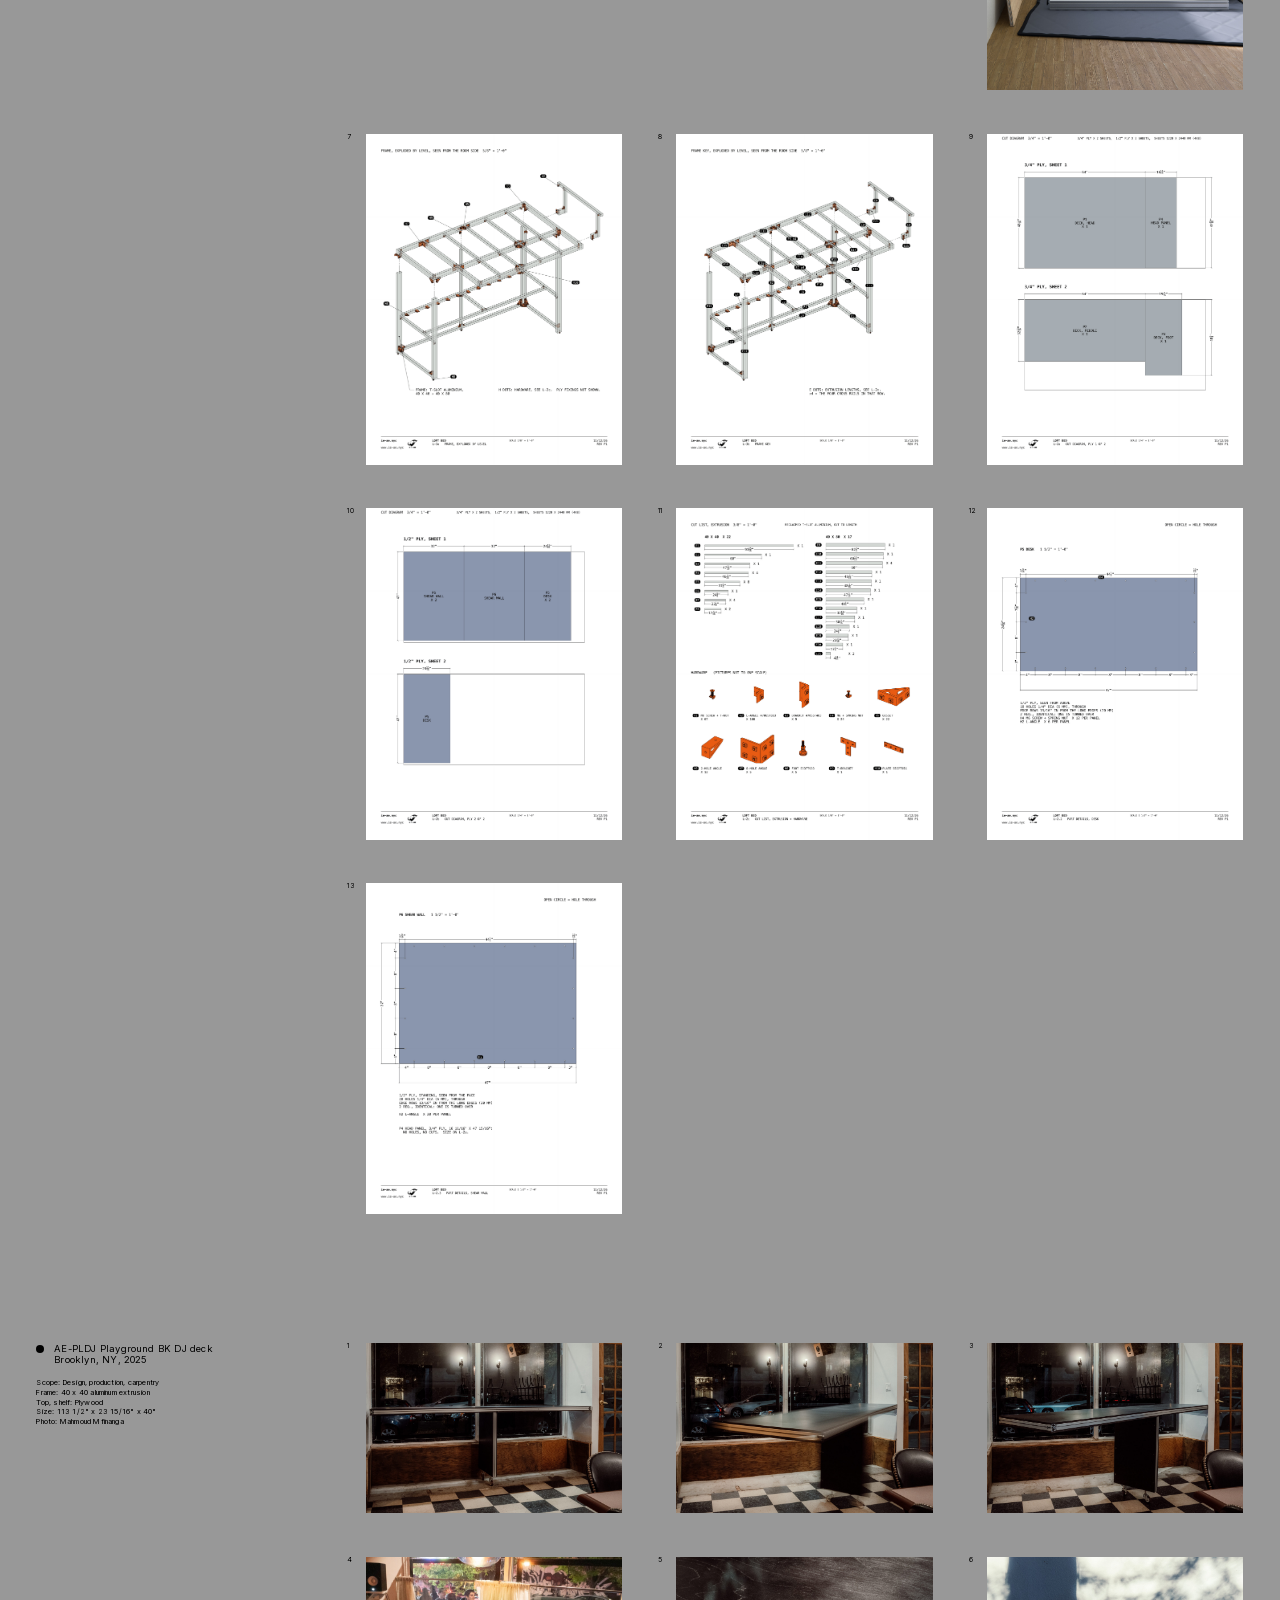
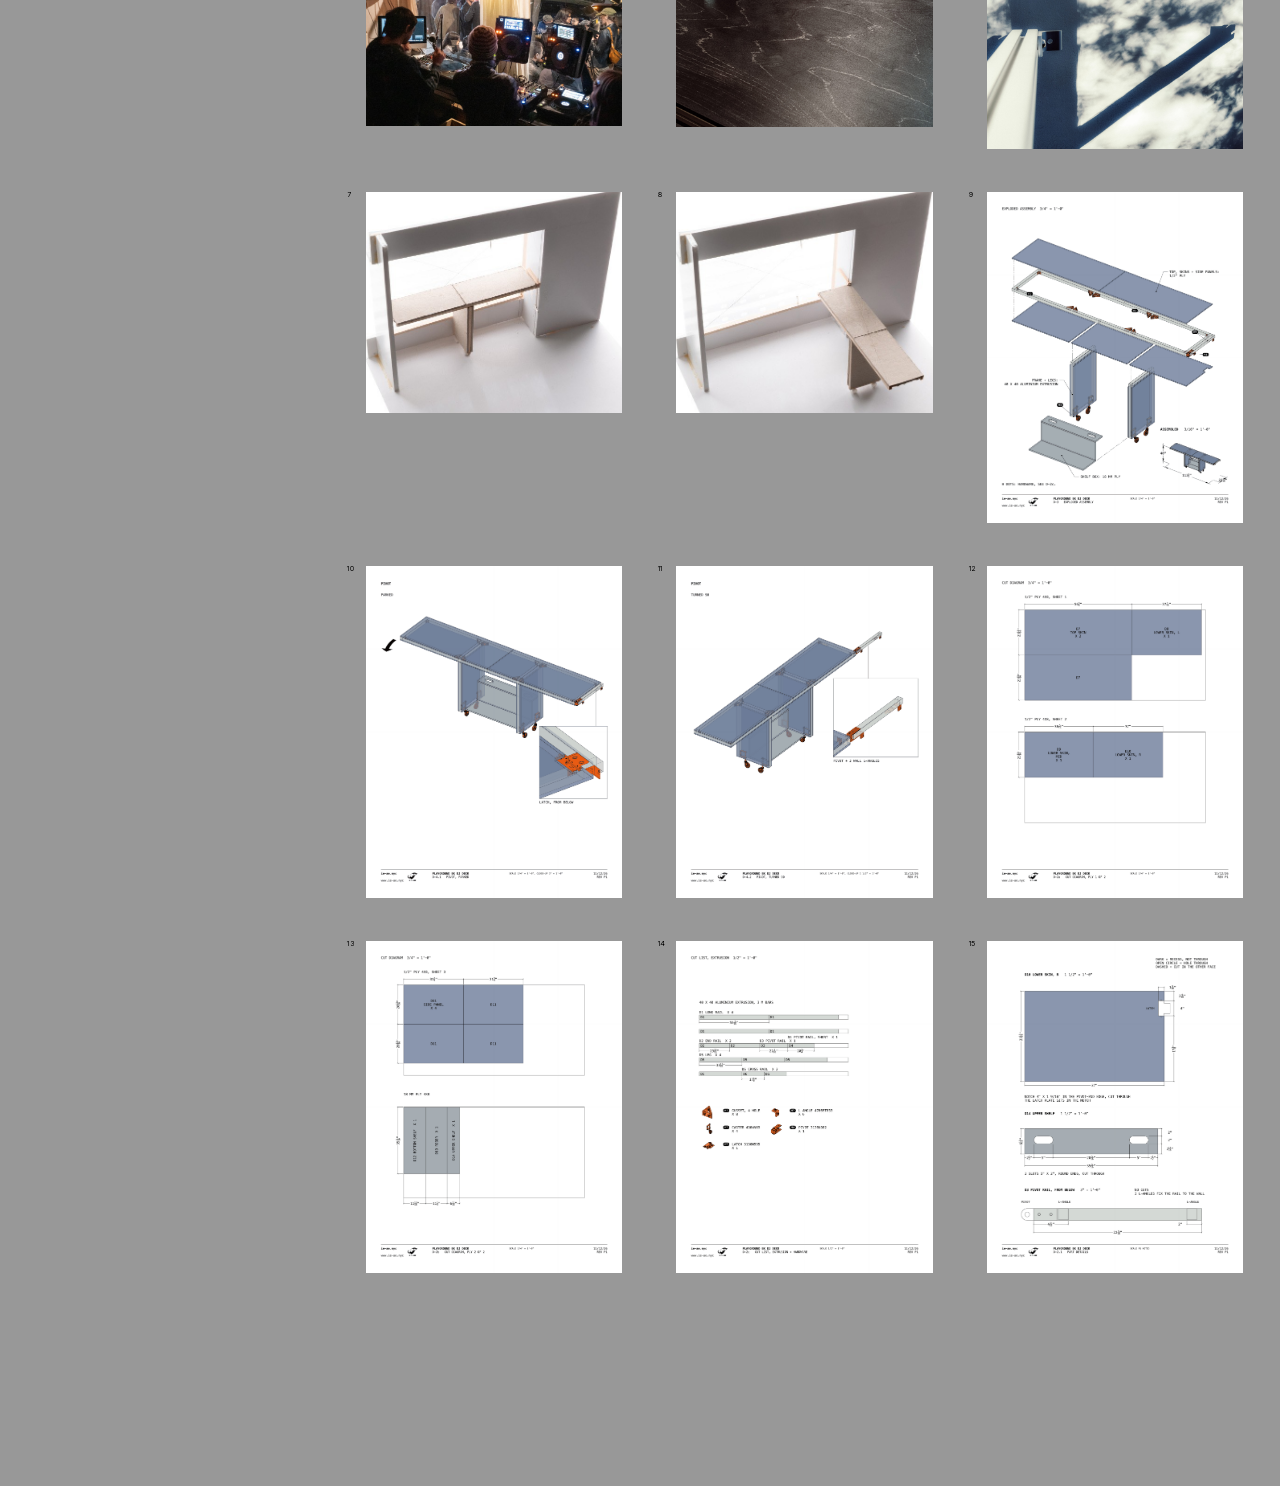
==== commit e1760b3e: "site 2026-11-27 09:28 UTC" ====
--- a/index.html
+++ b/index.html
@@ -6,7 +6,7 @@
 <title>ie-ae</title>
 <meta name="description" content="Utilitarian design, interiors and animation. Based in Brooklyn.">
 <link rel="stylesheet" href="css/site.css?v=5961ad3d">
-<link rel="stylesheet" href="css/work.css?v=3568a589">
+<link rel="stylesheet" href="css/work.css?v=80beaf55">
 <meta property="og:title" content="ie-ae">
 <meta property="og:description" content="Utilitarian design, interiors and animation. Based in Brooklyn.">
 <meta property="og:image" content="https://ie-ae.nyc/img/loft-bed/01-in-situ.jpg">
@@ -15,7 +15,7 @@
 <script>if(location.hash.length<2)document.documentElement.className+=" na";</script>
 </head>
 <body class="wk">
-<div class="hd"><header><h1><a href="./">ie-ae</a></h1><button class="tg" type="button">Index</button><a class="mail" href="mailto:ae@ie-ae.nyc">ae@ie-ae.nyc</a></header></div>
+<div class="hd"><header><h1><a href="./"><img src="img/ie-ae_logo5.png" width="403" height="420" alt="ie-ae"></a></h1><button class="tg" type="button">Index</button><a class="mail" href="mailto:ae@ie-ae.nyc">ae@ie-ae.nyc</a></header></div>
 <nav class="ix"><ol>
 <li class="ixh"><button class="ixc" type="button">Close</button><div class="cats"><button type="button" data-t="bed">Bed</button><button type="button" data-t="daybed">Daybed</button><button type="button" data-t="seating">Seating</button><button type="button" data-t="table">Table</button></div></li>
 <li class="yr">2026</li>
@@ -30,20 +30,27 @@
 <article class="post" id="daybed"><div class="pt"><div class="pti"><header class="ph"><h1>AE-DYBD Daybed</h1><h2>Atlanta, GA, 2026</h2></header>
 <div class="small"><p>Scope: Design, production</p><p>Size: 81 11/16" x 22 5/16" x 17 3/4"</p><p>Twin: Two units lock together, 44 9/16" deep</p><p>Panels: 18 mm plywood, 20 per unit, cut from two 4x8 sheets</p><p>Dye: W.D. Lockwood water-based, Ebony Black #327</p><p>Finish: Osmo Polyx-Oil 3054 clear satin, 2 coats</p><p>Hardware: 3 locks, 5 hinges, 6 casters, 28 dowels per unit</p></div></div></div>
 <div class="pm"><ol>
-<li data-n="1"><a href="img/daybed/01-render.jpg"><div class="no">1</div><img src="img/daybed/01-render.jpg" width="1600" height="1067" alt="Daybed, Lids up, ends up"></a></li>
-<li data-n="2"><a href="img/daybed/02-render-twin.jpg"><div class="no">2</div><img src="img/daybed/02-render-twin.jpg" width="1600" height="1067" alt="Daybed, Two units"></a></li>
-<li data-n="3"><a href="img/daybed/00-built.jpg"><div class="no">3</div><img src="img/daybed/00-built.jpg" width="1200" height="1600" alt="Daybed, Built, in the shop"></a></li>
-<li data-n="4"><a href="img/daybed/sheets/K-3.png"><div class="no">4</div><img src="img/daybed/sheets/K-3.png" width="1275" height="1650" alt="Daybed, K-3  Exploded assembly"></a></li>
-<li data-n="5"><a href="img/daybed/sheets/K-4.1.png"><div class="no">5</div><img src="img/daybed/sheets/K-4.1.png" width="1275" height="1650" alt="Daybed, K-4.1  End section lock"></a></li>
-<li data-n="6"><a href="img/daybed/sheets/K-4.2.png"><div class="no">6</div><img src="img/daybed/sheets/K-4.2.png" width="1275" height="1650" alt="Daybed, K-4.2  Seam lock"></a></li>
-<li data-n="7"><a href="img/daybed/sheets/K-5.png"><div class="no">7</div><img src="img/daybed/sheets/K-5.png" width="1275" height="1650" alt="Daybed, K-5  Twin, two units joined" loading="lazy"></a></li>
-<li data-n="8"><a href="img/daybed/sheets/K-2.png"><div class="no">8</div><img src="img/daybed/sheets/K-2.png" width="1275" height="1650" alt="Daybed, K-2  Cut diagram + hardware" loading="lazy"></a></li>
-<li data-n="9"><a href="img/daybed/sheets/K-2.1.png"><div class="no">9</div><img src="img/daybed/sheets/K-2.1.png" width="1275" height="1650" alt="Daybed, K-2.1  Panel details: bottom, notched divider" loading="lazy"></a></li>
-<li data-n="10"><a href="img/daybed/sheets/K-2.2.png"><div class="no">10</div><img src="img/daybed/sheets/K-2.2.png" width="1275" height="1650" alt="Daybed, K-2.2  Panel details: long sides" loading="lazy"></a></li>
-<li data-n="11"><a href="img/daybed/sheets/K-2.3.png"><div class="no">11</div><img src="img/daybed/sheets/K-2.3.png" width="1275" height="1650" alt="Daybed, K-2.3  Panel details: end riser, end side, end panel" loading="lazy"></a></li>
-<li data-n="12"><a href="img/daybed/sheets/K-2.4.png"><div class="no">12</div><img src="img/daybed/sheets/K-2.4.png" width="1275" height="1650" alt="Daybed, K-2.4  Panel details: end strip, end deck" loading="lazy"></a></li>
-<li data-n="13"><a href="img/daybed/sheets/K-2.5.png"><div class="no">13</div><img src="img/daybed/sheets/K-2.5.png" width="1275" height="1650" alt="Daybed, K-2.5  Panel details: tops" loading="lazy"></a></li>
-<li data-n="14"><a href="img/daybed/00-end-lock.mp4"><div class="no">14</div><video muted loop playsinline autoplay preload="metadata" poster="img/daybed/00-end-lock.jpg" width="720" height="1150" src="img/daybed/00-end-lock.mp4"></video></a></li>
+<li data-n="1"><a href="img/daybed/states/01-closed.jpg"><div class="no">1</div><img src="img/daybed/states/01-closed.jpg" width="2000" height="1333" alt="Daybed, Closed, cushions on the lids"></a></li>
+<li data-n="2"><a href="img/daybed/states/02-centre-lid.jpg"><div class="no">2</div><img src="img/daybed/states/02-centre-lid.jpg" width="2000" height="1333" alt="Daybed, Centre lid open, cushions stowed inside"></a></li>
+<li data-n="3"><a href="img/daybed/states/03-end-lids.jpg"><div class="no">3</div><img src="img/daybed/states/03-end-lids.jpg" width="2000" height="1333" alt="Daybed, End lids open"></a></li>
+<li data-n="4"><a href="img/daybed/states/04-side-tables.jpg"><div class="no">4</div><img src="img/daybed/states/04-side-tables.jpg" width="2000" height="1333" alt="Daybed, End sections up as side tables"></a></li>
+<li data-n="5"><a href="img/daybed/states/05-lids-down.jpg"><div class="no">5</div><img src="img/daybed/states/05-lids-down.jpg" width="2000" height="1333" alt="Daybed, Closed, lids down"></a></li>
+<li data-n="6"><a href="img/daybed/states/06-v.jpg"><div class="no">6</div><img src="img/daybed/states/06-v.jpg" width="2000" height="1333" alt="Daybed, Two units set in a V"></a></li>
+<li data-n="7"><a href="img/daybed/states/07-twin.jpg"><div class="no">7</div><img src="img/daybed/states/07-twin.jpg" width="2000" height="1333" alt="Daybed, Two units side by side as a twin" loading="lazy"></a></li>
+<li data-n="8"><a href="img/daybed/states/08-twin-futon.jpg"><div class="no">8</div><img src="img/daybed/states/08-twin-futon.jpg" width="2000" height="1333" alt="Daybed, Twin with a futon, end sections up" loading="lazy"></a></li>
+<li data-n="9"><a href="img/daybed/states/09-twin-cushions.jpg"><div class="no">9</div><img src="img/daybed/states/09-twin-cushions.jpg" width="2000" height="1333" alt="Daybed, Twin with floor cushions" loading="lazy"></a></li>
+<li data-n="10"><a href="img/daybed/00-built.jpg"><div class="no">10</div><img src="img/daybed/00-built.jpg" width="1200" height="1600" alt="Daybed, Built, in the shop" loading="lazy"></a></li>
+<li data-n="11"><a href="img/daybed/sheets/K-3.png"><div class="no">11</div><img src="img/daybed/sheets/K-3.png" width="1275" height="1650" alt="Daybed, K-3  Exploded assembly" loading="lazy"></a></li>
+<li data-n="12"><a href="img/daybed/sheets/K-4.1.png"><div class="no">12</div><img src="img/daybed/sheets/K-4.1.png" width="1275" height="1650" alt="Daybed, K-4.1  End section lock" loading="lazy"></a></li>
+<li data-n="13"><a href="img/daybed/sheets/K-4.2.png"><div class="no">13</div><img src="img/daybed/sheets/K-4.2.png" width="1275" height="1650" alt="Daybed, K-4.2  Seam lock" loading="lazy"></a></li>
+<li data-n="14"><a href="img/daybed/sheets/K-5.png"><div class="no">14</div><img src="img/daybed/sheets/K-5.png" width="1275" height="1650" alt="Daybed, K-5  Twin, two units joined" loading="lazy"></a></li>
+<li data-n="15"><a href="img/daybed/sheets/K-2.png"><div class="no">15</div><img src="img/daybed/sheets/K-2.png" width="1275" height="1650" alt="Daybed, K-2  Cut diagram + hardware" loading="lazy"></a></li>
+<li data-n="16"><a href="img/daybed/sheets/K-2.1.png"><div class="no">16</div><img src="img/daybed/sheets/K-2.1.png" width="1275" height="1650" alt="Daybed, K-2.1  Panel details: bottom, notched divider" loading="lazy"></a></li>
+<li data-n="17"><a href="img/daybed/sheets/K-2.2.png"><div class="no">17</div><img src="img/daybed/sheets/K-2.2.png" width="1275" height="1650" alt="Daybed, K-2.2  Panel details: long sides" loading="lazy"></a></li>
+<li data-n="18"><a href="img/daybed/sheets/K-2.3.png"><div class="no">18</div><img src="img/daybed/sheets/K-2.3.png" width="1275" height="1650" alt="Daybed, K-2.3  Panel details: end riser, end side, end panel" loading="lazy"></a></li>
+<li data-n="19"><a href="img/daybed/sheets/K-2.4.png"><div class="no">19</div><img src="img/daybed/sheets/K-2.4.png" width="1275" height="1650" alt="Daybed, K-2.4  Panel details: end strip, end deck" loading="lazy"></a></li>
+<li data-n="20"><a href="img/daybed/sheets/K-2.5.png"><div class="no">20</div><img src="img/daybed/sheets/K-2.5.png" width="1275" height="1650" alt="Daybed, K-2.5  Panel details: tops" loading="lazy"></a></li>
+<li data-n="21"><a href="img/daybed/00-end-lock.mp4"><div class="no">21</div><video muted loop playsinline autoplay preload="metadata" poster="img/daybed/00-end-lock.jpg" width="720" height="1150" src="img/daybed/00-end-lock.mp4"></video></a></li>
 </ol></div></article>
 <article class="post" id="seating"><div class="pt"><div class="pti"><header class="ph"><h1>AE-STNG Seating set</h1><h2>Atlanta, GA, 2026</h2></header>
 <div class="small"><p>Scope: Design, production</p><p>Stool: 16 5/16" x 18 7/16" x 14 5/8"</p><p>Long stool: 16 5/16" x 30 1/2" x 14 5/8"</p><p>Bleacher: 53 15/16" x 27" x 17 11/16", stools stow under it</p><p>Material: Plywood, 3/8" dowels</p></div></div></div>
@@ -69,7 +76,7 @@
 <li data-n="2"><a href="img/loft-bed/02-underside.jpg"><div class="no">2</div><img src="img/loft-bed/02-underside.jpg" width="1600" height="1067" alt="Loft bed, Deck underside" loading="lazy"></a></li>
 <li data-n="3"><a href="img/loft-bed/03-connection.jpg"><div class="no">3</div><img src="img/loft-bed/03-connection.jpg" width="1600" height="1067" alt="Loft bed, Connection" loading="lazy"></a></li>
 <li data-n="4"><a href="img/loft-bed/04-headboard.jpg"><div class="no">4</div><img src="img/loft-bed/04-headboard.jpg" width="1600" height="1067" alt="Loft bed, Headboard, light" loading="lazy"></a></li>
-<li data-n="5"><a href="img/loft-bed/08-render.jpg"><div class="no">5</div><img src="img/loft-bed/08-render.jpg" width="1798" height="1438" alt="Loft bed, Front view" loading="lazy"></a></li>
+<li data-n="5"><a href="img/loft-bed/08-render.jpg"><div class="no">5</div><img src="img/loft-bed/08-render.jpg" width="1800" height="1440" alt="Loft bed, Front view" loading="lazy"></a></li>
 <li data-n="6"><a href="img/loft-bed/09-render-onsite.jpg"><div class="no">6</div><img src="img/loft-bed/09-render-onsite.jpg" width="1438" height="1798" alt="Loft bed, On site, back frame up" loading="lazy"></a></li>
 <li data-n="7"><a href="img/loft-bed/sheets/L-3a.png"><div class="no">7</div><img src="img/loft-bed/sheets/L-3a.png" width="1275" height="1650" alt="Loft bed, L-3a  Frame by level" loading="lazy"></a></li>
 <li data-n="8"><a href="img/loft-bed/sheets/L-3b.png"><div class="no">8</div><img src="img/loft-bed/sheets/L-3b.png" width="1275" height="1650" alt="Loft bed, L-3b  Frame key" loading="lazy"></a></li>
--- a/css/work.css
+++ b/css/work.css
@@ -10,27 +10,32 @@
    One departure from MOS: with the list open on a wide window the page still scrolls (MOS locks it; with
    three lines in the list that would feel stuck). */
 html { font-size: 16px; }
-body.wk { --m: 1.5rem; --gap: 3rem; --lead: 1.25em; margin: 0; padding: 0 var(--m) var(--m); background: #000; color: #fff;
-  font-size: 0.9rem; line-height: var(--lead); letter-spacing: 0.02em; overflow-x: hidden; -webkit-font-smoothing: antialiased; }
+body.wk { --m: 1.5rem; --gap: 3rem; --lead: 1.25em; margin: 0; padding: 0 var(--m) var(--m); --bg: #989898; --fg: #000; background: var(--bg); color: var(--fg); text-transform: none;
+  font-size: 0.78rem; line-height: var(--lead); letter-spacing: 0.02em; overflow-x: hidden; -webkit-font-smoothing: antialiased; }
+/* type (11/24): Inter, served from fonts/ (SIL Open Font License, text in fonts/Inter-LICENSE.txt). Was a Suisse Int'l name-only stack for a day. */
+@font-face { font-family: "Inter"; font-style: normal; font-weight: 100 900; font-display: swap; src: url("../fonts/InterVariable.woff2") format("woff2"); }
+body.wk { font-family: "Inter", "Helvetica Neue", Helvetica, Arial, sans-serif; }
 .wk h1, .wk h2, .wk p, .wk ol, .wk li { margin: 0; padding: 0; font: inherit; list-style: none; }
 .wk button { appearance: none; -webkit-appearance: none; background: none; border: 0; border-radius: 0; margin: 0; padding: 0; color: inherit; font: inherit; letter-spacing: inherit; text-transform: inherit; cursor: pointer; }
 .wk a { color: inherit; text-decoration: none; }
 .wk .mail { text-transform: none; }
 html.na body.wk, html.ova body.wk { overflow: hidden; }
 /* bar */
-.wk .hd { position: fixed; left: 0; right: 0; top: 0; z-index: 1002; background: #000; padding: 0.75rem; }
+.wk .hd { position: fixed; left: 0; right: 0; top: 0; z-index: 1002; background: var(--bg); padding: 0.75rem; }
 .wk .hd header { position: relative; text-align: right; }
 .wk .hd header > * { display: inline-block; }
-.wk .hd h1 { position: absolute; left: 0; top: 0; text-transform: none; }
-.wk .ph h1 { text-transform: uppercase; }
+.wk .hd header { min-height: 2.5rem; line-height: 2.5rem; }
+.wk .hd h1 { position: absolute; left: 0; top: 50%; transform: translateY(-50%); line-height: 0; text-transform: none; }
+.wk .hd h1 img { display: block; height: 3rem; width: auto; }   /* the logo stands in for the ie-ae text (11/23) */
+/* case (11/24): text shows as typed (first letter cap, rest lower); ground = Blender Neutral Grey #989898, type black. Was black ground, white caps. */
 .wk .hd .tg { margin-right: 0.6rem; }
 /* list */
 .wk .ix { display: none; position: fixed; left: 0; right: 0; bottom: 0; top: 4rem; z-index: 1001; overflow-y: auto; padding: 0.75rem; }
-html.na .wk .ix { display: block; background: #000; }
+html.na .wk .ix { display: block; background: var(--bg); }
 .wk .ix ol { position: relative; }
-.wk .ixh { position: sticky; top: 0; z-index: 2; background: #000; overflow: hidden; }
+.wk .ixh { position: sticky; top: 0; z-index: 2; background: var(--bg); overflow: hidden; }
 .wk .ixc { float: right; width: 1rem; height: 1rem; position: relative; overflow: hidden; text-indent: -999em; }
-.wk .ixc::before, .wk .ixc::after { content: ""; position: absolute; left: 50%; top: -15%; height: 130%; border-left: 1px solid #fff; }
+.wk .ixc::before, .wk .ixc::after { content: ""; position: absolute; left: 50%; top: -15%; height: 130%; border-left: 1px solid var(--fg); }
 .wk .ixc::before { transform: rotate(45deg); }
 .wk .ixc::after { transform: rotate(-45deg); }
 .wk .cats { float: left; width: calc(100% - 2rem); padding-bottom: var(--lead); margin-bottom: var(--lead); text-align: left; }
@@ -42,17 +47,17 @@
 .wk .ix.f .yr, .wk .ix.f .it { display: none; }
 .wk .ix.f .it.show { display: block; }
 .wk .it a { display: block; position: relative; padding-left: calc(var(--lead) * 1.5); padding-right: 2em; }
-.wk .it a::before { content: ""; display: none; position: absolute; left: 0; top: 0.3em; width: 0.6rem; height: 0.6rem; border-radius: 100%; background: #fff; }
+.wk .it a::before { content: ""; display: none; position: absolute; left: 0; top: 0.3em; width: 0.6rem; height: 0.6rem; border-radius: 100%; background: var(--fg); }
 /* project */
 .wk main { padding-bottom: calc(var(--lead) + var(--m) * 2); }
 .wk .post { padding-top: 4.5rem; }
 .wk .ph { position: relative; padding-left: calc(var(--lead) * 1.5); margin-bottom: var(--lead); }
-.wk .ph::before { content: ""; position: absolute; left: 0; top: 0.3em; width: 0.6rem; height: 0.6rem; border-radius: 100%; background: #fff; }
-.wk .small { font-size: 72%; line-height: 1.35; margin-bottom: 1.6em; }
+.wk .ph::before { content: ""; position: absolute; left: 0; top: 0.3em; width: 0.6rem; height: 0.6rem; border-radius: 100%; background: var(--fg); }
+.wk .small { font-size: 76%; line-height: 1.35; margin-bottom: 1.6em; }
 .wk .pm ol { line-height: 0; -webkit-user-select: none; user-select: none; }
 .wk .pm ol::after { content: ""; display: block; clear: both; }
 .wk .pm li { position: sticky; top: calc(5.5rem - 1.1rem); margin-bottom: 1.667rem; }
-.wk .pm a { display: block; position: relative; background: #000; }
+.wk .pm a { display: block; position: relative; background: var(--bg); }
 .wk .pm img, .wk .pm video { display: block; width: 100%; height: auto; }
 .wk .no { display: none; position: absolute; left: 0; top: 0; font-size: 72%; line-height: 1; pointer-events: none; }
 /* gallery */
@@ -65,19 +70,20 @@
 html.ovo .wk .ov { transform: translateY(-100%); }
 .wk .ov .big { position: sticky; top: 0; margin-bottom: 3rem; line-height: 0; }
 .wk .ov .big:last-child { min-height: 100%; margin-bottom: 0; }
-.wk .ov .big img, .wk .ov .big video { display: inline-block; width: auto; height: auto; max-width: 100%; max-height: 100vh; max-height: 100dvh; background: #000; }
+.wk .ov .big img, .wk .ov .big video { display: inline-block; width: auto; height: auto; max-width: 100%; max-height: 100vh; max-height: 100dvh; background: var(--bg); }
 @media (min-width: 700px) {
   html { font-size: max(0.95vw, 12px); }   /* MOS lets this shrink with the window; a floor keeps a narrow window readable */
   body.wk { --m: 3rem; }
-  body.wk::after { content: ""; position: fixed; left: 0; right: 0; top: 0; height: var(--m); background: #000; z-index: 900; }
-  .wk .hd { top: auto; bottom: 0; padding: calc(var(--m) * 0.75) var(--m); font-size: 1.2rem; }
-  .wk .hd header { text-align: left; overflow: hidden; }
+  body.wk::after { content: ""; position: fixed; left: 0; right: 0; top: 0; height: var(--m); background: var(--bg); z-index: 900; }
+  .wk .hd { top: auto; bottom: 0; padding: calc(var(--m) * 0.75) var(--m); font-size: 1rem; }
+  .wk .hd header { text-align: left; display: flow-root; min-height: 0; line-height: inherit; }
   .wk .hd header > * { display: block; float: left; }
-  .wk .hd h1 { position: static; margin-right: var(--m); }
+  .wk .hd h1 { position: relative; top: auto; transform: none; width: 4.4rem; height: var(--lead); margin-right: var(--m); }
+  .wk .hd h1 img { position: absolute; left: 0; top: 50%; transform: translateY(-50%); height: 4.6rem; }
   .wk .hd .tg { margin-right: 1.5rem; }
   .wk .hd .mail { display: block; float: right; }
   .wk .ix { top: 0; padding: var(--m) var(--m) 6rem; }
-  .wk .ixh::before { content: ""; position: absolute; left: 0; right: 0; bottom: 100%; height: var(--m); background: #000; }
+  .wk .ixh::before { content: ""; position: absolute; left: 0; right: 0; bottom: 100%; height: var(--m); background: var(--bg); }
   .wk .it a { padding-left: calc(var(--lead) * 3); text-indent: calc(var(--lead) * -1.5); }
   .wk .it a:hover::before { display: block; }
   .wk .post { display: grid; grid-template-columns: repeat(12, 1fr); gap: 0 var(--gap); padding-top: var(--m); margin-bottom: 4rem; }
@@ -91,10 +97,10 @@
   html.na body.wk { overflow-x: hidden; overflow-y: visible; }
   html.ova body.wk { overflow: hidden; }
   html.na .wk .ix { display: grid; grid-template-columns: repeat(12, 1fr); gap: 0 var(--gap); background: none; pointer-events: none; }
-  html.na .wk .ix ol { grid-column: span 3; background: #000; pointer-events: auto; }
-  html.na .wk .ix ol::after { content: ""; position: absolute; left: 100%; top: 0; bottom: 0; width: var(--gap); background: #000; }
+  html.na .wk .ix ol { grid-column: span 3; background: var(--bg); pointer-events: auto; }
+  html.na .wk .ix ol::after { content: ""; position: absolute; left: 100%; top: 0; bottom: 0; width: var(--gap); background: var(--bg); }
   .wk .pt { grid-column: span 3; margin-bottom: 0; }
-  .wk .pti { position: sticky; top: 0; margin-top: calc(var(--m) * -1); padding-top: var(--m); padding-bottom: var(--lead); background: #000; }
+  .wk .pti { position: sticky; top: 0; margin-top: calc(var(--m) * -1); padding-top: var(--m); padding-bottom: var(--lead); background: var(--bg); }
   .wk .ph { margin-bottom: var(--lead); }
   .wk .pm { grid-column: span 9; }
   .wk .pm ol { margin-right: calc(var(--gap) * -1); }
